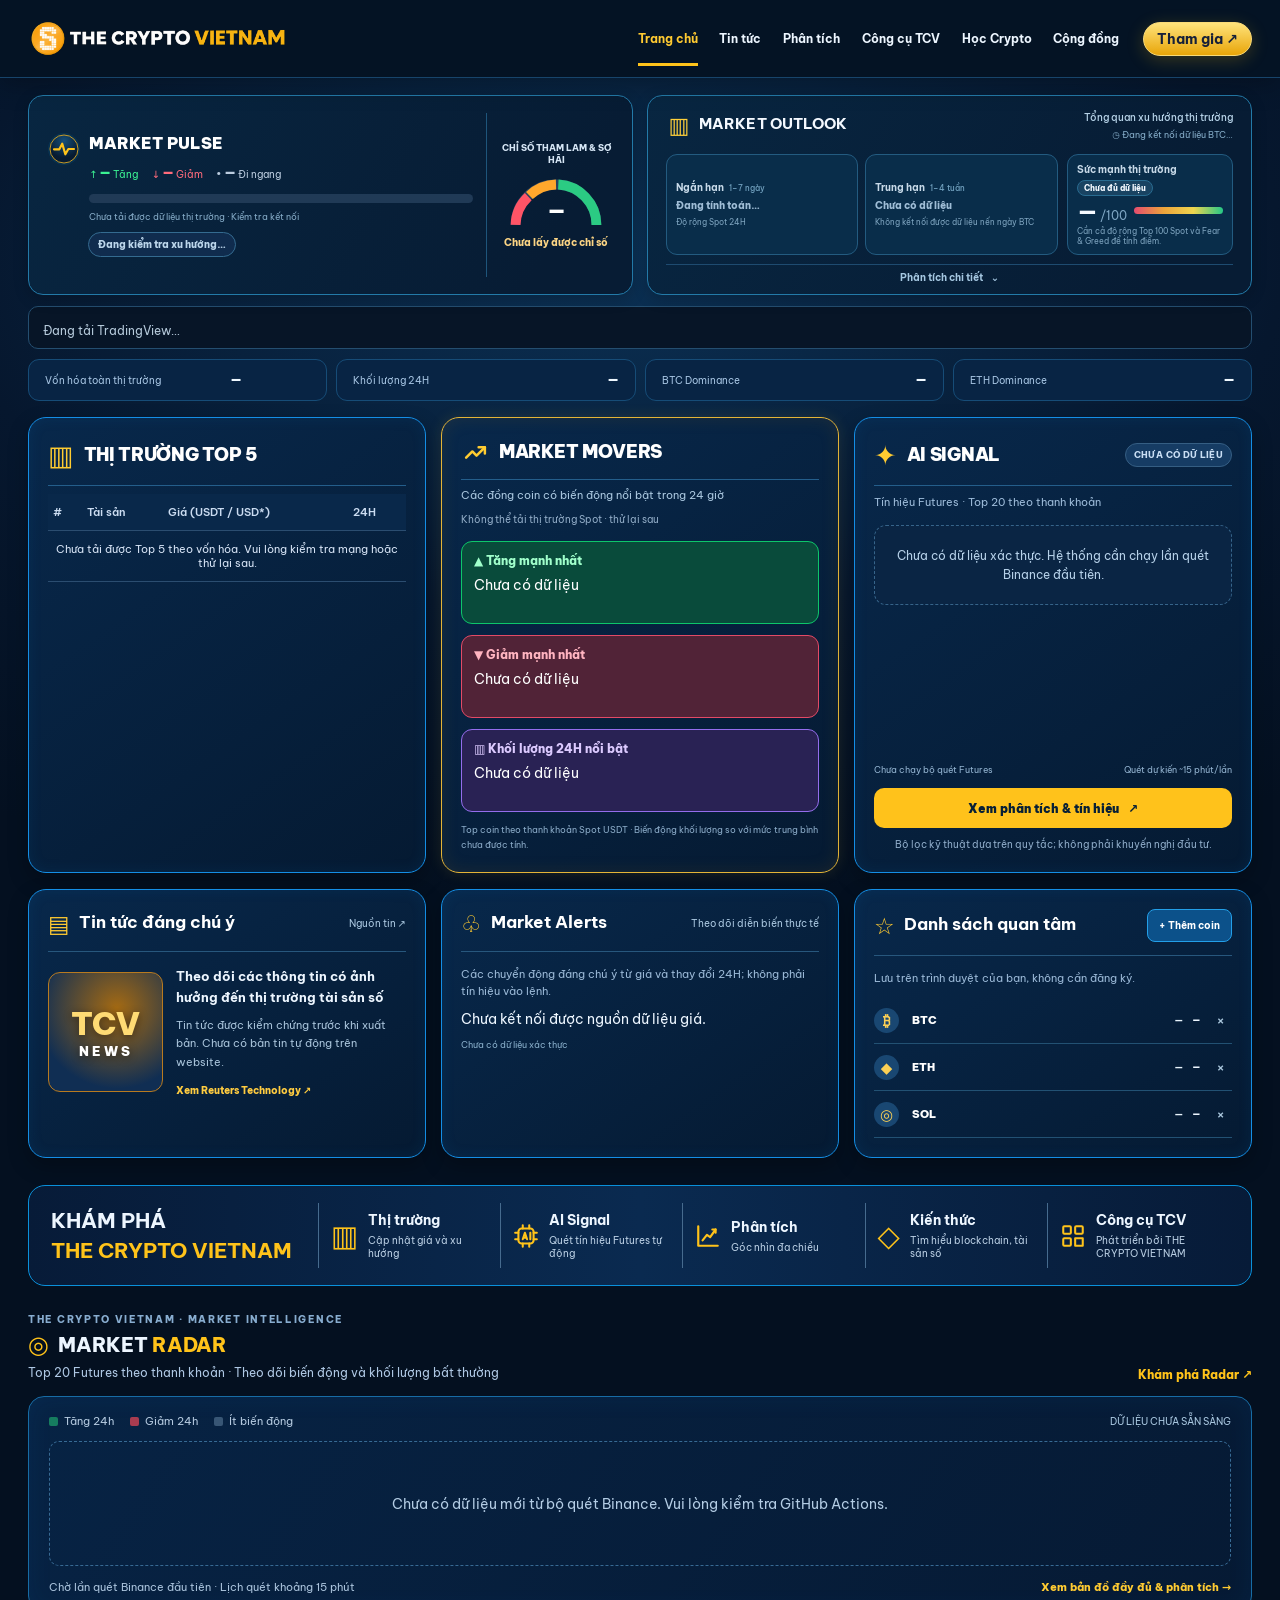
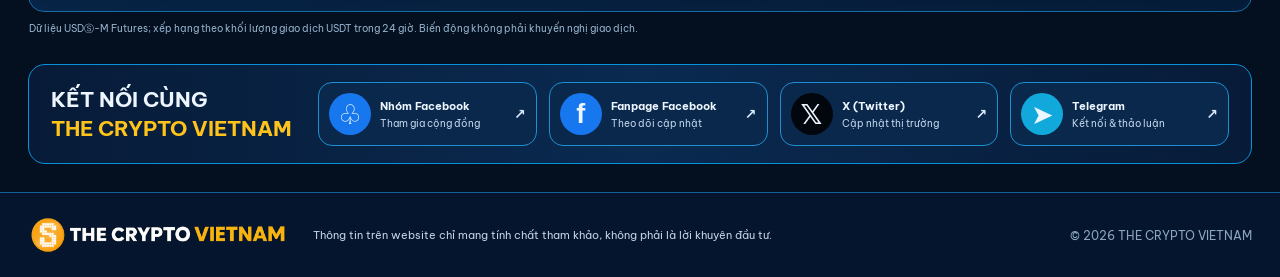
==== index.html @ a9b753fb "Initial website THE CRYPTO VIETNAM" ====
<!doctype html><html lang="vi"><head><meta charset="utf-8"><meta name="viewport" content="width=device-width,initial-scale=1"><meta name="theme-color" content="#06152b"><meta name="description" content="THE CRYPTO VIETNAM – Bảng điều khiển thị trường tài sản số: Market Pulse, Top 5, Market Movers, AI Signal, Market Radar."><title>THE CRYPTO VIETNAM | Crypto Market Dashboard</title><link rel="icon" href="logo.png"><link rel="preconnect" href="https://fonts.googleapis.com"><link rel="preconnect" href="https://fonts.gstatic.com" crossorigin><link href="https://fonts.googleapis.com/css2?family=Be+Vietnam+Pro:wght@400;500;600;700;800;900&display=swap" rel="stylesheet"><link rel="stylesheet" href="style.css"><link rel="stylesheet" href="dashboard.css"></head><body class="dashboard-home">
<header class="site-header"><div class="shell header-inner"><a class="brand" href="#trang-chu" aria-label="THE CRYPTO VIETNAM"><img src="logo.png" alt="Logo THE CRYPTO VIETNAM"></a><button class="menu-toggle" aria-expanded="false" aria-controls="nav">☰ <span class="sr-only">Mở menu</span></button><nav id="nav" class="nav" aria-label="Điều hướng chính"><a class="active" href="#trang-chu">Trang chủ</a><a href="#tin-tuc">Tin tức</a><a href="phan-tich.html">Phân tích</a><a href="tien-ich.html">Công cụ TCV</a><a href="kien-thuc.html">Học Crypto</a><a href="#cong-dong">Cộng đồng</a></nav><a class="header-join" href="https://www.facebook.com/groups/thecryptovietnam" target="_blank" rel="noopener noreferrer">Tham gia ↗</a></div></header>
<main id="trang-chu">
<div class="shell tcv-dual-tools" aria-label="TCV Market Pulse và TCV Market Outlook">
<section class="dash-hero" aria-label="Trạng thái thị trường">
  <div class="dash-hero-pulse"><div class="strip-heading tcv-pulse" aria-label="TCV Market Pulse - độ rộng thị trường Top 100 Spot">
  <span class="tcv-pulse-icon" aria-hidden="true"><svg viewBox="0 0 48 48" fill="none" xmlns="http://www.w3.org/2000/svg"><circle cx="24" cy="24" r="21" fill="url(#pulseBg)" stroke="#d3a225" stroke-width="1.4"/><path d="M9 24.5h8l4.3-8.5 4.8 16 4.4-8h8.5" stroke="#ffc31a" stroke-width="3.2" stroke-linecap="round" stroke-linejoin="round"/><defs><radialGradient id="pulseBg" cx="0" cy="0" r="1" gradientUnits="userSpaceOnUse" gradientTransform="translate(24 12) rotate(90) scale(25)"><stop stop-color="#154f7a"/><stop offset="1" stop-color="#071b31"/></radialGradient></defs></svg></span>
  <div class="tcv-pulse-content">
    <div class="tcv-pulse-name">MARKET PULSE</div>
    
    <div class="tcv-pulse-numbers" aria-live="polite">
      <span class="tcv-pulse-up">↑ <b id="tcv-pulse-up">—</b> Tăng</span>
      <span class="tcv-pulse-down">↓ <b id="tcv-pulse-down">—</b> Giảm</span>
      <span class="tcv-pulse-flat">• <b id="tcv-pulse-flat">—</b> Đi ngang</span>
    </div>
    <div class="tcv-pulse-bar" role="img" aria-label="Chưa có dữ liệu độ rộng thị trường" id="tcv-pulse-bar"><i id="tcv-pulse-up-bar"></i><i id="tcv-pulse-down-bar"></i><i id="tcv-pulse-flat-bar"></i></div>
    <span id="tcv-pulse-status" class="tcv-pulse-status" role="status">Đang tải dữ liệu…</span>
  </div>
</div><div class="dash-market-feel" id="dash-market-feel">Đang kiểm tra xu hướng…</div></div>
  <div class="dash-fng"><span class="dash-kicker">CHỈ SỐ THAM LAM &amp; SỢ HÃI</span><div class="dash-gauge"><svg viewBox="0 0 180 100" role="img" aria-label="Thang đo Fear and Greed"><path d="M 20 88 A 70 70 0 0 1 160 88" fill="none" stroke="#29425f" stroke-width="17"/><path d="M 20 88 A 70 70 0 0 1 42 39" fill="none" stroke="#ff5466" stroke-width="17"/><path d="M 44 37 A 70 70 0 0 1 90 18" fill="none" stroke="#ffa72c" stroke-width="17"/><path d="M 94 18 A 70 70 0 0 1 160 88" fill="none" stroke="#2bcb83" stroke-width="17"/></svg><div class="dash-gauge-value" id="dash-fng-value">—</div></div><span id="dash-fng-label" class="dash-fng-label">Đang tải chỉ số</span></div>
  
</section>

<section class="outlook outlook-compact" id="tcv-market-outlook" aria-label="TCV Market Outlook">
  <div class="outlook-header">
    <div class="outlook-heading"><span class="outlook-brand-icon" aria-hidden="true">▥</span><div><h2>MARKET OUTLOOK</h2></div></div>
    <div class="outlook-meta"><span class="outlook-meta-label">Tổng quan xu hướng thị trường</span><span class="outlook-updated" id="outlook-updated" role="status">Đang cập nhật dữ liệu…</span></div>
  </div>
  <div class="outlook-primary">
    <div class="outlook-directions">
      <div class="outlook-trend"><div class="outlook-trend-copy"><span class="outlook-horizon">Ngắn hạn <small>1–7 ngày</small></span><strong id="outlook-short" class="outlook-wait">Đang tính toán…</strong><small id="outlook-short-context">Độ rộng Spot 24H</small></div><svg id="outlook-spark-short" class="outlook-spark" viewBox="0 0 180 75" aria-label="Biểu đồ 7 ngày BTC" role="img"><path d="M5 56 L175 56" stroke="#315675" stroke-dasharray="3 5" fill="none" /></svg></div>
      <div class="outlook-trend"><div class="outlook-trend-copy"><span class="outlook-horizon">Trung hạn <small>1–4 tuần</small></span><strong id="outlook-medium" class="outlook-wait">Đang tính toán…</strong><small id="outlook-medium-context">SMA 7/21 · BTC 21 ngày</small></div><svg id="outlook-spark-medium" class="outlook-spark" viewBox="0 0 180 75" aria-label="Biểu đồ 30 ngày BTC" role="img"><path d="M5 56 L175 56" stroke="#315675" stroke-dasharray="3 5" fill="none" /></svg></div>
    </div>
    <div class="outlook-strength"><div class="outlook-strength-head"><h3>Sức mạnh thị trường</h3><div id="outlook-score-label" class="outlook-score-label">Chưa đủ dữ liệu</div></div><div class="outlook-strength-meter"><div class="outlook-score-reading"><strong id="outlook-score">—</strong><span>/100</span></div><div class="outlook-score-track" aria-hidden="true"><i></i></div></div><p id="outlook-score-description">Độ rộng Top 100 Spot kết hợp Fear &amp; Greed.</p></div>
  </div>
  <details class="outlook-details">
    <summary>Phân tích chi tiết <span aria-hidden="true">⌄</span></summary>
    <div class="outlook-insights">
      <div class="outlook-insight"><h3>Nhận định nhanh</h3><p id="outlook-commentary">Đang kiểm tra dữ liệu thị trường để tạo nhận định dựa trên quy tắc định sẵn.</p><small>Đánh giá định lượng, không phải dự đoán giá.</small></div>
      <div class="outlook-insight"><h3>Biên độ BTC tham khảo</h3><div class="outlook-scenario outlook-up"><span>Đỉnh 20 phiên gần nhất</span><strong id="outlook-high">—</strong></div><div class="outlook-scenario outlook-down"><span>Đáy 20 phiên gần nhất</span><strong id="outlook-low">—</strong></div><small>Các mốc cao/thấp lịch sử; không phải mục tiêu hay dự báo.</small></div>
    </div>
    <p class="outlook-note">Nguồn: Binance Spot (giá &amp; nến ngày), Alternative.me (Fear &amp; Greed). Chỉ để tham khảo, không phải khuyến nghị đầu tư.</p>
  </details>
</section>
</div><!-- /tcv-dual-tools -->
<section class="shell tcv-tradingview-ticker" aria-label="Thanh giá coin TradingView chạy ngang từ phải sang trái">
  <div class="tcv-tradingview-frame">
    <tv-ticker-tape id="tcv-tv-ticker"
      symbols="BINANCE:BTCUSDT,BINANCE:ETHUSDT,BINANCE:BNBUSDT,BINANCE:SOLUSDT,BINANCE:XRPUSDT,BINANCE:DOGEUSDT,BINANCE:ADAUSDT,BINANCE:AVAXUSDT,BINANCE:LINKUSDT,BINANCE:TRXUSDT,BINANCE:DOTUSDT,BINANCE:LTCUSDT,BINANCE:BCHUSDT,BINANCE:SUIUSDT,BINANCE:APTUSDT,BINANCE:NEARUSDT,BINANCE:UNIUSDT,BINANCE:ATOMUSDT,BINANCE:ETCUSDT,BINANCE:FILUSDT"
      direction="horizontal"
      item-size="compact"
      theme="dark"
      style="display:block;width:100%;min-height:0;height:48px">
      <span class="tcv-tv-loading" id="tcv-tv-loading">Đang tải TradingView…</span>
    </tv-ticker-tape>
    <div class="tcv-tv-no-links" aria-hidden="true"></div>
  </div>
</section>
<script type="module" src="https://widgets.tradingview-widget.com/w/en/tv-ticker-tape.js" onerror="window.tcvTVFailed?.()"></script>
<script src="tcv-tradingview-status.js" defer></script>
<section class="shell dash-stats" aria-label="Số liệu tổng quan thị trường"><span id="updated" class="sr-only">Đang cập nhật…</span><div><span>Vốn hóa toàn thị trường</span><strong id="market-cap">—</strong><small id="market-change"></small></div><div><span>Khối lượng 24H</span><strong id="market-volume">—</strong></div><div><span>BTC Dominance</span><strong id="btc-dom">—</strong></div><div><span>ETH Dominance</span><strong id="eth-dom">—</strong></div></section>
<section class="shell dash-main-grid" aria-label="Bảng điều khiển thị trường">
<article class="panel market-panel dash-card"><div class="panel-title"><span class="title-icon">▥</span><h2>THỊ TRƯỜNG TOP 5</h2></div><div class="table-wrap"><table><thead><tr><th>#</th><th>Tài sản</th><th>Giá (USDT / USD*)</th><th>24H</th></tr></thead><tbody id="coin-rows"><tr><td colspan="4" class="loading">Đang tải dữ liệu thị trường…</td></tr></tbody></table></div><div class="panel-bottom"><small id="live-status" role="status" aria-live="polite">Binance: đang kết nối…</small></div></article>
<article class="panel dash-card dash-movers" id="tcv-market-movers"><div class="panel-title"><span class="title-icon tcv-movers-icon" aria-hidden="true"><svg viewBox="0 0 24 24" width="25" height="25" fill="none" stroke="currentColor" stroke-width="2.4" stroke-linecap="round" stroke-linejoin="round" focusable="false"><polyline points="3 17 9 11 13 15 21 7"/><polyline points="15 7 21 7 21 13"/></svg></span><h2>MARKET MOVERS</h2></div><p class="dash-subtitle">Các đồng coin có biến động nổi bật trong 24 giờ</p><div id="dash-movers-status" class="dash-card-status" role="status">Đang tải dữ liệu Spot…</div><div class="dash-mover-block dash-mover-up"><h3>▲ Tăng mạnh nhất</h3><div id="dash-movers-up" class="dash-mover-entries">Đang tải…</div></div><div class="dash-mover-block dash-mover-down"><h3>▼ Giảm mạnh nhất</h3><div id="dash-movers-down" class="dash-mover-entries">Đang tải…</div></div><div class="dash-mover-block dash-mover-volume"><h3>▥ Khối lượng 24H nổi bật</h3><div id="dash-movers-volume" class="dash-mover-entries">Đang tải…</div></div><p class="dash-method">Top coin theo thanh khoản Spot USDT · Biến động khối lượng so với mức trung bình chưa được tính.</p></article>
<article class="panel topics-panel tcv-mini dash-card" id="tcv-ai-signal" aria-label="Tín hiệu Futures TCV AI Signal">
  <div class="panel-title tcv-mini-title"><span class="title-icon">✦</span><h2>AI SIGNAL</h2><span id="mini-state" class="mini-state" role="status">ĐANG KIỂM TRA</span></div>
  <p class="mini-intro">Tín hiệu Futures · Top 20 theo thanh khoản</p>
  <div id="mini-signals" class="mini-signals" aria-live="polite"><div class="mini-placeholder">Đang kiểm tra dữ liệu từ lần quét gần nhất…</div></div>
  <div class="mini-footer"><span id="mini-updated">Chưa có dữ liệu xác thực</span><span class="mini-interval">Quét dự kiến ~15 phút/lần</span></div>
  <a class="mini-link" href="ai-signal/">Xem phân tích &amp; tín hiệu <span aria-hidden="true">↗</span></a>
  <p class="mini-risk">Bộ lọc kỹ thuật dựa trên quy tắc; không phải khuyến nghị đầu tư.</p>
</article>
</section>
<section class="shell dash-secondary-grid" aria-label="Thông tin hữu ích">
 <article class="dash-card dash-bottom-card" id="tin-tuc"><div class="dash-bottom-head"><h2><span>▤</span> Tin tức đáng chú ý</h2><a href="https://www.reuters.com/technology/" target="_blank" rel="noopener noreferrer">Nguồn tin ↗</a></div><div class="dash-news-art"><div class="dash-news-mark">TCV<br><span>NEWS</span></div><div><strong>Theo dõi các thông tin có ảnh hưởng đến thị trường tài sản số</strong><p>Tin tức được kiểm chứng trước khi xuất bản. Chưa có bản tin tự động trên website.</p><a href="https://www.reuters.com/technology/" target="_blank" rel="noopener noreferrer">Xem Reuters Technology ↗</a></div></div></article>
 <article class="dash-card dash-bottom-card" id="tcv-market-alerts"><div class="dash-bottom-head"><h2><span>♧</span> Market Alerts</h2><small>Theo dõi diễn biến thực tế</small></div><p class="dash-alert-intro">Các chuyển động đáng chú ý từ giá và thay đổi 24H; không phải tín hiệu vào lệnh.</p><div id="dash-alert-list" class="dash-alert-list" role="status"><p>Đang kiểm tra biến động thị trường…</p></div><small class="dash-card-foot" id="dash-alert-update">Chưa có dữ liệu xác thực</small></article>
 <article class="dash-card dash-bottom-card" id="tcv-watchlist"><div class="dash-bottom-head"><h2><span>☆</span> Danh sách quan tâm</h2><button type="button" id="dash-watch-add" class="dash-add">+ Thêm coin</button></div><p class="dash-watch-tip">Lưu trên trình duyệt của bạn, không cần đăng ký.</p><div id="dash-watch-list" class="dash-watch-list"><p>Đang tải giá…</p></div><div class="dash-watch-select" id="dash-watch-select" hidden><label for="dash-watch-symbol">Chọn coin</label><select id="dash-watch-symbol"><option value="BTC">BTC</option><option value="ETH">ETH</option><option value="SOL">SOL</option><option value="BNB">BNB</option><option value="XRP">XRP</option><option value="ADA">ADA</option><option value="DOGE">DOGE</option><option value="LINK">LINK</option><option value="AVAX">AVAX</option><option value="TRX">TRX</option></select><button type="button" id="dash-watch-save">Lưu</button></div></article>
</section>
<section class="shell explore" id="kien-thuc"><h2>KHÁM PHÁ <span>THE CRYPTO VIETNAM</span></h2><div class="explore-links"><a href="thi-truong.html"><span>▥</span><div><strong>Thị trường</strong><small>Cập nhật giá và xu hướng</small></div></a><a href="ai-signal/"><span aria-hidden="true"><svg xmlns="http://www.w3.org/2000/svg" width="26" height="26" viewBox="0 0 24 24" fill="none" stroke="currentColor" stroke-width="1.9" stroke-linecap="round" stroke-linejoin="round" style="display:block"><rect x="5" y="5" width="14" height="14" rx="3"/><path d="M9 2v3m6-3v3M9 19v3m6-3v3M2 9h3m-3 6h3m14-6h3m-3 6h3"/><path d="m9 15 2-6 2 6m-3.4-1.5h2.8M16 9v6"/></svg></span><div><strong>AI Signal</strong><small>Quét tín hiệu Futures tự động</small></div></a><a href="phan-tich.html"><span aria-hidden="true"><svg xmlns="http://www.w3.org/2000/svg" width="26" height="26" viewBox="0 0 24 24" fill="none" stroke="currentColor" stroke-width="2" stroke-linecap="round" stroke-linejoin="round" style="display:block"><path d="M3 3v18h18"/><path d="m7 16 4-5 3 2 5-7"/><path d="M16 6h3v3"/></svg></span><div><strong>Phân tích</strong><small>Góc nhìn đa chiều</small></div></a><a href="kien-thuc.html"><span>◇</span><div><strong>Kiến thức</strong><small>Tìm hiểu blockchain, tài sản số</small></div></a><a href="tien-ich.html"><span aria-hidden="true"><svg xmlns="http://www.w3.org/2000/svg" width="26" height="26" viewBox="0 0 24 24" fill="none" stroke="currentColor" stroke-width="1.9" stroke-linecap="round" stroke-linejoin="round" style="display:block"><rect x="3" y="3" width="7" height="7" rx="1"/><rect x="14" y="3" width="7" height="7" rx="1"/><rect x="3" y="14" width="7" height="7" rx="1"/><path d="M14 14h7v7h-7z"/></svg></span><div><strong>Công cụ TCV</strong><small>Phát triển bởi THE CRYPTO VIETNAM</small></div></a></div></section><section class="shell radar-section" id="tcv-market-radar" aria-labelledby="radar-title">
  <div class="radar-heading"><div><div class="radar-eyebrow">THE CRYPTO VIETNAM · MARKET INTELLIGENCE</div><h2 id="radar-title"><span class="radar-symbol" aria-hidden="true">◎</span> MARKET <span>RADAR</span></h2><p>Top 20 Futures theo thanh khoản · Theo dõi biến động và khối lượng bất thường</p></div><a class="radar-view-link" href="market-radar/">Khám phá Radar <span aria-hidden="true">↗</span></a></div>
  <div class="radar-container">
    <div class="radar-toolbar"><div class="radar-legend"><span><i class="radar-dot radar-dot-up"></i> Tăng 24h</span><span><i class="radar-dot radar-dot-down"></i> Giảm 24h</span><span><i class="radar-dot radar-dot-flat"></i> Ít biến động</span></div><span id="radar-home-status" class="radar-status" role="status">Đang kiểm tra dữ liệu…</span></div>
    <div class="radar-grid" id="radar-home-grid" aria-live="polite"><div class="radar-empty">Chưa có dữ liệu Radar được xác thực.</div></div>
    <div class="radar-bottom"><span id="radar-home-updated">Chờ lần quét Binance đầu tiên · Lịch quét khoảng 15 phút</span><a href="market-radar/">Xem bản đồ đầy đủ &amp; phân tích <span aria-hidden="true">→</span></a></div>
  </div>
  <p class="radar-disclaimer">Dữ liệu USDⓈ-M Futures; xếp hạng theo khối lượng giao dịch USDT trong 24 giờ. Biến động không phải khuyến nghị giao dịch.</p>
</section><section class="shell socials" id="cong-dong"><h2>KẾT NỐI CÙNG <span>THE CRYPTO VIETNAM</span></h2><div class="social-grid"><a href="https://www.facebook.com/groups/thecryptovietnam" target="_blank" rel="noopener noreferrer"><span class="social-icon">♧</span><div><strong>Nhóm Facebook</strong><small>Tham gia cộng đồng</small></div><b>↗</b></a><a href="https://www.facebook.com/thecryptovietnam" target="_blank" rel="noopener noreferrer"><span class="social-icon facebook">f</span><div><strong>Fanpage Facebook</strong><small>Theo dõi cập nhật</small></div><b>↗</b></a><a href="https://x.com/thecryptovn" target="_blank" rel="noopener noreferrer"><span class="social-icon x">𝕏</span><div><strong>X (Twitter)</strong><small>Cập nhật thị trường</small></div><b>↗</b></a><a href="https://t.me/thecryptovietnam" target="_blank" rel="noopener noreferrer"><span class="social-icon telegram">➤</span><div><strong>Telegram</strong><small>Kết nối & thảo luận</small></div><b>↗</b></a></div></section></main>
<footer class="footer"><div class="shell footer-inner"><img src="logo.png" alt="THE CRYPTO VIETNAM"><p>Thông tin trên website chỉ mang tính chất tham khảo, không phải là lời khuyên đầu tư.</p><small>© <span id="year"></span> THE CRYPTO VIETNAM</small></div></footer><script src="app.js" defer></script><script src="live-prices.js" defer></script><script src="tcv-market-pulse.js" defer></script><script src="tcv-mini-signal.js" defer></script><script src="market-radar/radar.js" defer></script><script src="dashboard.js" defer></script><script src="market-outlook.js" defer></script></body></html>
---- style.css ----
:root{--bg:#041126;--panel:#071d3a;--panel2:#09284b;--gold:#ffc31a;--cyan:#08b8ff;--text:#f7fbff;--muted:#b8cbe1;--line:#0e80c6}*{box-sizing:border-box}html{scroll-behavior:smooth}body{margin:0;color:var(--text);font-family:'Be Vietnam Pro',system-ui,sans-serif;background:radial-gradient(ellipse 80% 45% at 50% 20%,#0b315f 0%,transparent 70%),linear-gradient(180deg,#06142c,#031026 75%,#07172e);font-size:14px}a{color:inherit;text-decoration:none}button{font:inherit}.shell{width:min(1500px,calc(100% - 60px));margin-inline:auto}.site-header{position:sticky;top:0;z-index:20;background:#03142beF;border-bottom:1px solid #175282;backdrop-filter:blur(18px)}.header-inner{height:76px;display:flex;align-items:center;gap:24px}.brand{display:flex;align-items:center;gap:18px;flex-shrink:0}.brand img{width:205px;height:70px;object-fit:contain}.brand span{border-left:1px solid #6684a6;padding-left:16px;white-space:nowrap;font-size:12px;color:#dbe7f8}.nav{display:flex;gap:22px;align-items:center;margin-left:auto}.nav a{font-weight:700;font-size:13px;white-space:nowrap;padding:29px 0 24px;border-bottom:3px solid transparent}.nav a:hover,.nav a.active{color:var(--gold);border-color:var(--gold)}.header-join{border:1px solid #3d83af;border-radius:20px;padding:9px 13px;white-space:nowrap;font-weight:700;color:var(--gold)}.menu-toggle{display:none}.hero{min-height:290px;display:grid;grid-template-columns:49% 51%;align-items:center;position:relative;overflow:hidden}.hero-copy{position:relative;z-index:2;padding:22px 0 28px 12px}.eyebrow{font-size:11px;letter-spacing:2px;color:#ffda65;font-weight:800;margin-bottom:10px}.hero h1{font-size:clamp(27px,3vw,46px);line-height:1.25;font-weight:900;margin:0;letter-spacing:-.7px;text-wrap:balance}.hero h1 em{display:block;font-style:normal;color:var(--gold)}.hero p{font-size:clamp(13px,1.2vw,17px);margin:15px 0 21px;color:#f2f5fc}.hero-actions{display:flex;gap:12px;flex-wrap:wrap}.btn{min-height:46px;border-radius:28px;padding:12px 20px;font-weight:800;display:inline-flex;align-items:center;gap:12px;justify-content:center}.btn-primary{color:#081221;background:linear-gradient(180deg,#ffe477,#ffbf00);box-shadow:0 0 19px #ffb80055}.btn-primary:hover{filter:brightness(1.1)}.btn-primary span{font-size:21px}.btn-outline{border:1px solid #d5e6ff;background:#081a38b5}.hero-visual{height:290px;position:relative;overflow:hidden}.hero-visual img{width:100%;height:100%;object-fit:cover;object-position:center;mask-image:linear-gradient(to right,transparent,#000 14%,#000 86%,transparent)}.hero-quote{position:absolute;right:0;top:28px;width:210px;text-align:right;font-size:19px;font-weight:900;font-style:italic;line-height:1.4;text-shadow:0 2px 15px #001027;background:#061b37b0;border-radius:12px;padding:12px}.hero-quote strong{color:var(--gold)}.market-strip{border:1px solid #00a8ff;border-radius:17px;min-height:76px;background:linear-gradient(90deg,#061b37,#08234a,#061b37);box-shadow:inset 0 0 16px #0076e033,0 0 13px #008cff22;display:grid;grid-template-columns:1.3fr repeat(4,1fr);align-items:center;margin-top:0;margin-bottom:16px}.strip-heading,.metric{min-height:46px;display:flex;flex-direction:column;justify-content:center;padding:5px 20px;border-right:1px solid #51789c}.strip-heading{flex-direction:row;gap:13px;align-items:center;justify-content:flex-start}.strip-heading strong{display:block}.strip-heading small,.metric span,.metric small{display:block;color:var(--muted);font-size:11px;margin-top:4px}.gold-icon{font-size:35px;color:var(--gold)}.metric strong{font-size:20px;margin-top:3px}.metric:last-child{border:0}.positive{color:#2cfb75!important}.negative{color:#ff6679!important}.three-cols{display:grid;grid-template-columns:1fr 1fr 1fr;gap:14px}.panel{min-width:0;background:linear-gradient(165deg,#0a2c56,#06182f 75%);border:1px solid var(--cyan);border-radius:18px;padding:18px;box-shadow:inset 0 0 18px #0088ff19,0 0 11px #0088ff17;min-height:320px}.panel-title{display:flex;align-items:center;gap:10px;margin-bottom:12px}.title-icon{color:var(--gold);font-size:28px}.panel h2{font-size:clamp(16px,1.4vw,22px);line-height:1.3;margin:0;font-weight:900}.panel h2 small{font-size:13px;font-weight:500}.table-wrap{overflow-x:auto}table{border-collapse:collapse;width:100%;font-size:12px}th{text-align:left;color:#cbdcf1;font-size:11px;font-weight:600;background:#09284a}th,td{padding:9px 5px;border-bottom:1px solid #1c4a72}td:first-child{color:#d7e4f6}td:nth-child(2){font-weight:700}.coin-name{display:flex;align-items:center;gap:7px}.coin-name img{height:22px;width:22px;object-fit:contain}.coin-name small{color:#a3bad1;margin-left:4px}.loading{text-align:center;color:#bed4eb;padding:30px 4px}.panel-bottom{display:flex;justify-content:space-between;align-items:end;gap:12px;margin-top:16px;flex-wrap:wrap}.panel-bottom>a,.topic-more{color:var(--gold);font-weight:800}.panel-bottom small{color:#91aac7;font-size:10px}.panel-bottom small a{text-decoration:underline}.values-panel{border-color:#ffc12d;box-shadow:0 0 16px #ffb4003d,inset 0 0 20px #dba50012}.values-panel h2{margin-bottom:13px}.values-panel h2 span,.explore h2 span,.socials h2 span{display:block;color:var(--gold)}.value-list{display:grid;gap:7px}.value{display:flex;align-items:center;gap:13px;padding:9px 12px;background:linear-gradient(90deg,#082348,#0a2c52);border:1px solid #1768a2;border-radius:12px}.value b{font-size:24px;color:var(--gold);width:32px;text-align:center;flex-shrink:0}.value strong,.value small{display:block}.value strong{font-size:12px}.value small{font-size:10px;color:#c1d2e5;margin-top:3px;line-height:1.5}.topic{display:flex;gap:11px;align-items:center;border:1px solid #1768a2;background:#09274b;border-radius:12px;padding:10px;margin:7px 0;min-height:66px}.topic:hover,.social-grid a:hover,.explore-links a:hover{border-color:var(--gold);background:#12375d}.topic-symbol{height:44px;width:47px;flex-shrink:0;display:grid;place-items:center;font-size:30px;font-weight:900;color:#ffb400;background:#5a3b09;border-radius:10px}.topic-symbol.purple{background:#2d205a;color:#ac9bff}.topic-symbol.cyan{background:#0b4862;color:#55dcff}.topic span:nth-child(2){flex:1}.topic strong,.topic small{display:block}.topic strong{font-size:12px;line-height:1.4}.topic small{color:#c3d5e9;font-size:10px;margin-top:4px}.topic>b{font-size:20px}.topic-note{font-size:10px;color:#9cb6d0;line-height:1.5;margin:9px 0}.topic-more{display:block;text-align:center;margin-top:8px}.explore,.socials{border:1px solid #0a91db;border-radius:17px;background:linear-gradient(90deg,#071b38,#0a2a50,#071b38);margin-top:17px;display:flex;align-items:center;padding:17px 22px;gap:22px}.explore h2,.socials h2{font-size:18px;line-height:1.4;margin:0;min-width:245px}.explore-links{display:grid;grid-template-columns:repeat(4,1fr);flex:1}.explore-links a{display:flex;align-items:center;gap:10px;border-left:1px solid #466b8e;padding:8px 12px}.explore-links a>span{color:var(--gold);font-size:29px}.explore-links strong,.explore-links small{display:block}.explore-links small{font-size:10px;color:#b9cee3;margin-top:5px}.socials{margin-top:18px;margin-bottom:28px}.social-grid{display:grid;grid-template-columns:repeat(4,1fr);gap:12px;flex:1}.social-grid a{border:1px solid #1d90d2;border-radius:14px;background:#0a284b;display:flex;align-items:center;gap:9px;padding:10px;min-width:0}.social-icon{width:42px;height:42px;display:grid;place-items:center;border-radius:50%;background:#1677ef;font-size:27px;font-weight:900;flex-shrink:0}.social-icon.facebook{font-family:Arial}.social-icon.x{background:#02070e}.social-icon.telegram{background:#11a9db}.social-grid a>div{min-width:0;flex:1}.social-grid strong,.social-grid small{display:block}.social-grid strong{font-size:11px}.social-grid small{font-size:10px;color:#c1d5eb;margin-top:4px}.social-grid b{color:#d8eaff}.footer{border-top:1px solid #17619a;background:#04152d}.footer-inner{display:flex;align-items:center;gap:25px;padding:15px 0}.footer img{width:145px;height:66px;object-fit:contain}.footer p{flex:1;color:#c4d2e5;font-size:11px}.footer small{color:#8ca5c0}.sr-only{position:absolute;clip:rect(0,0,0,0);width:1px;height:1px;overflow:hidden}section[id],article[id]{scroll-margin-top:90px}@media(max-width:1180px){.brand span{display:none}.nav{gap:14px}.hero-quote{font-size:15px;width:160px}.three-cols{grid-template-columns:1fr 1fr}.topics-panel{grid-column:1/-1;min-height:auto}.topics-panel .topic{display:inline-flex;width:calc(33.333% - 10px);vertical-align:top;margin-right:7px}.explore,.socials{flex-direction:column;align-items:stretch}.explore h2 span,.socials h2 span{display:inline}.explore-links a:first-child{border-left:0}}@media(max-width:780px){.shell{width:min(100% - 28px,650px)}.header-inner{height:65px;gap:10px}.brand img{width:160px;height:62px}.menu-toggle{display:block;margin-left:auto;background:none;border:1px solid #3379a7;color:white;padding:7px 12px;border-radius:8px;font-size:21px}.header-join{font-size:11px;padding:8px}.nav{display:none;position:absolute;top:65px;left:0;right:0;background:#051a36;flex-direction:column;align-items:stretch;gap:0;padding:10px 20px 20px;border-bottom:1px solid #2b7ba7}.nav.open{display:flex}.nav a{padding:12px;border-bottom:1px solid #173b5c}.hero{display:flex;flex-direction:column;align-items:stretch}.hero-copy{padding:25px 4px 0}.hero h1{font-size:clamp(26px,6.5vw,40px)}.hero p{font-size:13px;line-height:1.7}.hero-visual{height:190px;margin-top:8px}.hero-quote{top:22px;right:3px;width:145px;font-size:13px}.market-strip{grid-template-columns:1fr 1fr;gap:0}.strip-heading{grid-column:1/-1;border-right:0;border-bottom:1px solid #41688a}.metric{border-bottom:1px solid #254e76}.metric:nth-child(3){border-right:0}.metric:nth-child(5),.metric:nth-child(4){border-bottom:0}.metric strong{font-size:17px}.three-cols{grid-template-columns:1fr}.topics-panel{grid-column:auto}.topics-panel .topic{display:flex;width:auto;margin:7px 0}.panel{min-height:auto}.explore-links,.social-grid{grid-template-columns:1fr 1fr}.explore-links a:nth-child(odd){border-left:0}.footer-inner{flex-wrap:wrap;gap:10px}.footer p{min-width:55%}}@media(max-width:430px){.brand img{width:135px}.header-join{display:none}.hero-actions{flex-direction:column}.btn{width:100%}.hero-visual{height:170px}.hero-quote{font-size:11px;width:130px}.explore-links,.social-grid{grid-template-columns:1fr}.explore-links a{border-left:0;border-top:1px solid #244b6d}.social-grid a{min-height:65px}.metric{padding:10px}.footer img{width:120px}}

/* Chỉ dịch bố cục người đàn ông và Bitcoin về gần trung tâm vùng ảnh. */
.hero-visual img{object-position:100% center}
@media(max-width:780px){.hero-visual img{object-position:85% center}}


/* Hero update: future digital-assets artwork, no person or quote.
   Original layout, content, and market functions remain unchanged. */
.hero-visual img{
  object-position: 65% center;
  mask-image: linear-gradient(to right, transparent 0%, #000 12%, #000 100%);
  -webkit-mask-image: linear-gradient(to right, transparent 0%, #000 12%, #000 100%);
}
@media(max-width:760px){
  .hero-visual img{object-position:68% center}
}

/* Dedicated market and analysis pages; homepage design untouched. */
.detail-page{padding-top:42px;padding-bottom:54px;min-height:70vh}
.detail-heading{margin-bottom:26px}
.detail-heading h1{font-size:clamp(29px,4vw,49px);line-height:1.25;margin:12px 0;color:#f7f9ff;font-weight:900}
.detail-heading h1 em{font-style:normal;color:#ffbe12}
.detail-heading p,.detail-note{color:#b5c8e2;font-size:13px;line-height:1.7}
.detail-panel{background:#08203d;border:1px solid #116b9f;border-radius:17px;padding:20px;margin:18px 0 24px}
.detail-panel h2{font-size:20px;color:#fff;margin:0 0 12px}
.tradingview-widget-container{width:100%;min-height:550px}
.detail-chart-grid{display:grid;grid-template-columns:repeat(2,minmax(0,1fr));gap:16px}
.detail-chart-grid .tradingview-widget-container{height:480px;min-height:480px}
.analysis-chart .tradingview-widget-container{height:690px;min-height:690px}
.coin-quick-links{display:flex;flex-wrap:wrap;gap:12px}
.coin-quick-links a{border:1px solid #2178a9;border-radius:10px;padding:12px 17px;color:#ffbe12;text-decoration:none;background:#0a2c50}
.update-frequency{display:block;opacity:.7}
@media(max-width:760px){.detail-page{padding-top:26px}.detail-panel{padding:12px}.detail-chart-grid{grid-template-columns:1fr}.analysis-chart .tradingview-widget-container{height:560px;min-height:560px}}

/* Knowledge page */
.knowledge-grid{display:grid;grid-template-columns:repeat(2,minmax(0,1fr));gap:14px;margin-top:18px}.knowledge-grid article{border:1px solid #24699b;background:#092849;border-radius:12px;padding:17px}.knowledge-grid h3{color:#ffcc42;margin:0 0 10px;font-size:15px}.knowledge-grid p{color:#c4d4e7;line-height:1.75;font-size:13px;margin:0}#bitcoin,#altcoin,#quan-tri-rui-ro{scroll-margin-top:100px}@media(max-width:700px){.knowledge-grid{grid-template-columns:1fr}}

/* Live Binance ticker enhancements */
.coin-live-icon{display:inline-flex;align-items:center;justify-content:center;width:23px;height:23px;border-radius:50%;color:#fff;font-weight:800;font-size:14px;flex-shrink:0}
#live-status{display:block;line-height:1.5}
#live-status[data-state="live"]{color:#38d99b}
#live-status[data-state="offline"]{color:#ffb56b}
#live-status[data-state="paused"]{color:#9eafc7}
@keyframes flashPriceUp{0%{background:rgba(34,197,94,.3)}100%{background:transparent}}
@keyframes flashPriceDown{0%{background:rgba(239,68,68,.3)}100%{background:transparent}}
.flash-up{animation:flashPriceUp 1.1s ease-out}
.flash-down{animation:flashPriceDown 1.1s ease-out}
@media(prefers-reduced-motion:reduce){.flash-up,.flash-down{animation:none}}

/* Hide technical live feed status; retain DOM node for WebSocket updates. */
#live-status{display:none!important}

/* TCV AI Signal navigation integration */
.explore-links{grid-template-columns:repeat(5,minmax(0,1fr))}
@media(max-width:900px){.explore-links{grid-template-columns:repeat(2,minmax(0,1fr))}}
@media(max-width:430px){.explore-links{grid-template-columns:1fr}}


/* TCV AI Signal: compact homepage panel, shared with /ai-signal/data/latest.json */
.tcv-mini{display:flex;flex-direction:column;gap:0}
.tcv-mini-title{gap:8px;margin-bottom:5px}
.tcv-mini-title h2{font-size:clamp(17px,1.5vw,22px)}
.mini-state{margin-left:auto;white-space:nowrap;font-size:9px;line-height:1.35;letter-spacing:.35px;border-radius:30px;padding:5px 8px;background:#163c64;color:#c9def4;border:1px solid #355e83;font-weight:800}
.mini-state.is-fresh{background:#103b39;color:#80f0c9;border-color:#2f8c78}
.mini-state.is-stale{background:#493418;color:#ffd18a;border-color:#8f642b}
.mini-state.is-error{background:#4a2532;color:#ffb8c5;border-color:#8e4058}
.mini-intro{margin:0 0 12px;color:#9dbbd9;font-size:11px;line-height:1.5}
.mini-signals{display:grid;gap:8px;min-height:142px;align-content:start}
.mini-signal{display:flex;align-items:center;justify-content:space-between;gap:12px;background:#0a294b;border:1px solid #396d98;border-radius:11px;padding:11px 12px;min-height:65px}
.mini-signal-main{min-width:0}.mini-symbol{font-weight:800;font-size:12px;color:#f6fbff;overflow-wrap:anywhere}.mini-detail{font-size:10px;color:#9ebcd9;margin-top:5px}
.mini-direction{font-size:11px;letter-spacing:.4px;font-weight:900;border-radius:7px;min-width:66px;text-align:center;padding:7px 9px}
.mini-direction.long{background:#0d4c3f;color:#7af3bf}.mini-direction.short{background:#602636;color:#ffb3bd}
.mini-placeholder{border:1px dashed #36648a;background:#0a2544;border-radius:12px;padding:20px 13px;color:#b6d1e9;font-size:12px;line-height:1.6;text-align:center}
.mini-footer{display:flex;justify-content:space-between;gap:5px 12px;flex-wrap:wrap;font-size:9px;color:#94b4d1;margin:10px 0 13px}
.mini-link{display:flex;align-items:center;justify-content:center;gap:9px;text-align:center;border-radius:10px;min-height:40px;padding:10px;background:#ffc21b;color:#082036;font-weight:900;font-size:12px;transition:background .15s}
.mini-link:hover{background:#ffe17a}.mini-risk{font-size:9px;color:#8eabc8;line-height:1.5;text-align:center;margin:9px 0 0}
@media(max-width:1180px){.topics-panel.tcv-mini{grid-column:1/-1}.tcv-mini .mini-signals{grid-template-columns:repeat(3,minmax(0,1fr))}.tcv-mini .mini-placeholder{grid-column:1/-1}}
@media(max-width:780px){.topics-panel.tcv-mini{grid-column:auto}.tcv-mini .mini-signals{grid-template-columns:1fr}}
@media(max-width:380px){.mini-state{font-size:8px;padding:4px 6px}.tcv-mini-title h2{font-size:17px}}


/* TCV Market Radar: responsive homepage module */
.radar-section{margin-top:24px;margin-bottom:26px}.radar-heading{display:flex;justify-content:space-between;align-items:end;gap:18px;margin-bottom:14px}.radar-eyebrow{font-size:10px;letter-spacing:1.7px;color:#88add0;font-weight:800}.radar-heading h2{margin:5px 0 6px;font-size:clamp(20px,2.1vw,29px);letter-spacing:.2px;font-weight:900}.radar-heading h2 span:last-child{color:#ffc31a}.radar-symbol{font-size:30px;color:#ffc31a;vertical-align:middle}.radar-heading p{margin:0;font-size:12px;color:#afc8e4;line-height:1.5}.radar-view-link{color:#ffc31a;font-size:12px;font-weight:800;white-space:nowrap}.radar-container{border:1px solid #176ca5;border-radius:16px;background:linear-gradient(125deg,#072344,#061a34);padding:17px 20px;box-shadow:inset 0 0 24px #006ac318}.radar-toolbar{display:flex;align-items:center;justify-content:space-between;gap:12px;margin-bottom:13px;flex-wrap:wrap}.radar-legend{display:flex;gap:16px;flex-wrap:wrap;color:#b6cbe1;font-size:11px}.radar-legend span{display:inline-flex;align-items:center;gap:6px}.radar-dot{display:inline-block;width:9px;height:9px;border-radius:2px}.radar-dot-up{background:#167c5f}.radar-dot-down{background:#a83c50}.radar-dot-flat{background:#385675}.radar-status{font-size:10px;color:#a8c6df}.radar-grid{display:grid;grid-template-columns:repeat(6,minmax(0,1fr));gap:7px;min-height:98px}.radar-tile{border:1px solid #ffffff18;border-radius:9px;padding:13px 8px;min-height:93px;display:flex;flex-direction:column;justify-content:center;align-items:center;text-align:center;gap:6px;color:#fff;transition:transform .15s,border-color .15s}.radar-tile:hover,.radar-tile:focus-visible{transform:translateY(-2px);border-color:#ffcc55;outline:none}.radar-tile strong{font-size:15px}.radar-tile small{font-size:12px;font-weight:800}.radar-tile em{font-size:9px;color:#ffffffde;font-style:normal}.radar-up{background:linear-gradient(140deg,#186f55,#10503f)}.radar-down{background:linear-gradient(140deg,#9b364b,#602636)}.radar-flat{background:#244461}.radar-empty{grid-column:1/-1;min-height:125px;display:flex;align-items:center;justify-content:center;text-align:center;padding:20px;border:1px dashed #376a94;border-radius:10px;color:#b3cce4;line-height:1.6}.radar-bottom{margin-top:14px;display:flex;align-items:center;justify-content:space-between;flex-wrap:wrap;gap:10px;font-size:11px;color:#abc4dd}.radar-bottom a{font-weight:800;color:#ffcb32}.radar-disclaimer{margin:9px 1px 0;font-size:10px;color:#93b0ca;line-height:1.6}
@media(max-width:900px){.radar-grid{grid-template-columns:repeat(4,minmax(0,1fr))}}@media(max-width:600px){.radar-heading{align-items:start;flex-direction:column}.radar-grid{grid-template-columns:repeat(3,minmax(0,1fr));gap:6px}.radar-container{padding:13px}.radar-tile{min-height:79px;padding:9px 4px}.radar-tile strong{font-size:13px}.radar-tile small{font-size:11px}.radar-legend{gap:8px;font-size:9px}}

/* Hero typography update: keep old site layout unchanged */
.hero .tcv-hero-title{font-size:clamp(23px,2.6vw,37px);line-height:1.18;letter-spacing:-.7px;white-space:nowrap;text-wrap:nowrap;margin:0 0 19px}
.hero .tcv-hero-title em{display:inline;color:var(--gold);font-style:normal}
.tcv-hero-highlights{display:flex;align-items:center;gap:14px;flex-wrap:wrap;margin:0 0 23px;color:#dcebf7;font-size:12px;font-weight:600}
.tcv-hero-highlights span{display:inline-flex;align-items:center;gap:6px;white-space:nowrap}
.tcv-hero-highlights i{display:grid;place-items:center;width:20px;height:20px;border-radius:50%;background:#0f395b;color:#62d8ff;font-size:13px;font-style:normal;flex-shrink:0}
.tcv-hero-highlights span:first-child i{background:#3e3825;color:#ffc400}
@media(max-width:1120px){.hero .tcv-hero-title{font-size:clamp(21px,2.7vw,32px)}.tcv-hero-highlights{gap:8px;font-size:11px}}
@media(max-width:780px){.hero .tcv-hero-title{white-space:normal;text-wrap:balance;font-size:clamp(26px,5.5vw,37px)}.tcv-hero-highlights{gap:9px 13px;font-size:12px}}


/* Hero alignment adjustment */
.hero-copy{padding:8px 0 40px 12px}
@media(max-width:780px){.hero-copy{padding:25px 4px 0}}

/* Compact banner: reduce the empty space above and below the title. */
@media(min-width:781px){
  .hero{min-height:210px}
  .hero-visual{height:210px}
  .hero-copy{padding:10px 0 10px 12px}
  .hero .tcv-hero-title{margin-bottom:13px}
  .tcv-hero-highlights{margin-bottom:0}
}
@media(max-width:780px){
  .hero{min-height:0}
  .hero-copy{padding:18px 4px 7px}
  .hero .tcv-hero-title{margin-bottom:12px}
  .tcv-hero-highlights{margin-bottom:0}
  .hero-visual{height:155px;margin-top:4px}
}
@media(max-width:430px){
  .hero-visual{height:145px}
}

/* TCV live crypto ticker: beneath hero and above market overview */
.tcv-price-ticker{height:43px;margin:0 auto 11px;display:flex;align-items:center;gap:0;background:#051122;border:1px solid #224763;border-radius:10px;overflow:hidden;isolation:isolate}
.tcv-ticker-title{display:flex;flex:0 0 auto;gap:7px;align-items:center;padding:0 13px;color:#ffd03d;font-size:10px;letter-spacing:.35px;border-right:1px solid #34506c;height:100%;background:#071c33;white-space:nowrap;z-index:1}
.tcv-ticker-live-dot{width:6px;height:6px;border-radius:50%;background:#ffbf00;box-shadow:0 0 7px #ffbf0080}
.tcv-ticker-title[data-state="live"] .tcv-ticker-live-dot{background:#1dde90;box-shadow:0 0 7px #1dde9080}
.tcv-ticker-viewport{flex:1;min-width:0;overflow:hidden;outline-offset:-2px;mask-image:linear-gradient(90deg,transparent,#000 2%,#000 98%,transparent)}
.tcv-ticker-track{display:flex;align-items:center;width:max-content;will-change:transform}
.tcv-ticker-track.is-running{animation:tcv-ticker-scroll var(--ticker-seconds,110s) linear infinite}
.tcv-ticker-viewport:hover .tcv-ticker-track,.tcv-ticker-viewport:focus .tcv-ticker-track,.tcv-ticker-viewport:focus-within .tcv-ticker-track{animation-play-state:paused}
.tcv-ticker-lane{display:flex;align-items:center;gap:27px;flex:0 0 auto;padding-right:27px}
.tcv-ticker-coin{display:inline-flex;align-items:baseline;gap:7px;white-space:nowrap;font-size:12px;line-height:1;font-variant-numeric:tabular-nums}
.tcv-ticker-coin b{color:#f4f7fb;font-size:12px}.tcv-ticker-coin .tcv-ticker-price{color:#cedbeb;font-weight:650}.tcv-ticker-coin .tcv-ticker-change{font-size:11px;font-weight:800}
.tcv-ticker-change.is-up{color:#21d990}.tcv-ticker-change.is-down{color:#ff6576}.tcv-ticker-change.is-flat{color:#9fb2c9}
.tcv-ticker-message{display:block;padding:0 18px;color:#abc0d5;font-size:11px}
.tcv-ticker-status{font-size:10px;flex:0 0 auto;min-width:55px;padding:0 11px;text-align:right;white-space:nowrap;color:#8db6d2;background:#071c33;height:100%;display:flex;align-items:center;justify-content:flex-end;border-left:1px solid #34506c}
@keyframes tcv-ticker-scroll{from{transform:translateX(0)}to{transform:translateX(-50%)}}
@media(max-width:780px){.tcv-price-ticker{height:39px;margin-bottom:10px}.tcv-ticker-title{font-size:9px;padding:0 9px}.tcv-ticker-status{font-size:9px;padding:0 7px;min-width:44px}.tcv-ticker-coin{font-size:11px}}
@media(prefers-reduced-motion:reduce){.tcv-ticker-track.is-running{animation:none}.tcv-ticker-viewport{overflow-x:auto;mask-image:none;scrollbar-width:thin}}

/* TradingView Ticker Tape replacing the old Binance ticker. */
.tcv-tradingview-ticker{display:flex;align-items:center;margin:0 auto 11px;min-height:70px;background:#071527;border:1px solid #244e70;border-radius:10px;overflow:hidden}
.tcv-tradingview-label{display:flex;align-items:center;gap:7px;flex:0 0 auto;height:70px;padding:0 13px;border-right:1px solid #34506c;color:#ffce38;font-size:10px;white-space:nowrap;letter-spacing:.25px;background:#081f38}
.tcv-tv-dot{width:7px;height:7px;background:#22c55e;border-radius:50%;box-shadow:0 0 6px rgba(34,197,94,.45)}
.tcv-tradingview-frame{min-width:0;flex:1;height:70px;overflow:hidden}
.tcv-tradingview-frame .tradingview-widget-container,.tcv-tradingview-frame .tradingview-widget-container__widget{width:100%;height:70px}
.tcv-tradingview-frame iframe{display:block;width:100%;min-height:70px;border:0}
.tcv-tv-loading{display:block;padding:22px 14px;font-size:12px;color:#b5c9da}
@media(max-width:780px){.tcv-tradingview-ticker{min-height:68px}.tcv-tradingview-label{height:68px;padding:0 9px;font-size:9px}.tcv-tradingview-frame,.tcv-tradingview-frame .tradingview-widget-container,.tcv-tradingview-frame .tradingview-widget-container__widget{height:68px}}

/* TradingView Web Component ticker, replacing legacy iframe widget. */
.tcv-tradingview-ticker{min-height:62px}
.tcv-tradingview-label{height:62px}
.tcv-tradingview-frame{height:62px;display:flex;align-items:center}
.tcv-tradingview-frame tv-ticker-tape{width:100%;min-height:58px;display:block}
@media(max-width:780px){.tcv-tradingview-ticker{min-height:60px}.tcv-tradingview-label{height:60px}.tcv-tradingview-frame{height:60px}}

/* Prevent TradingView connection error from looking like an endless loading state. */
.tcv-tradingview-frame .tcv-tv-error{color:#ffc46a;font-size:11px;line-height:1.4;padding:12px 14px}

/* Keep TradingView ticker visible and animated without opening external symbols.
   A transparent overlay intercepts clicks/taps, while the widget remains free to render. */
.tcv-tradingview-frame{position:relative}
.tcv-tv-no-links{position:absolute;inset:0;z-index:5;background:transparent;cursor:default;touch-action:pan-y}

/* 16-11-2026: Reduce vertical whitespace above and below headline/checkmarks only. */
@media (min-width:781px){
  .hero{min-height:156px}
  .hero-visual{height:156px}
  .hero-copy{padding:0 0 0 12px}
  .hero .tcv-hero-title{margin-bottom:10px}
  .tcv-hero-highlights{margin-bottom:0}
}
@media (max-width:780px){
  .hero-copy{padding:12px 4px 0}
  .hero .tcv-hero-title{margin-bottom:10px}
  .tcv-hero-highlights{margin-bottom:0}
  .hero-visual{height:125px;margin-top:3px}
}

/* TCV: give the ticker the full available width (no left caption). */
.tcv-tradingview-ticker{display:block}
.tcv-tradingview-frame{width:100%;height:62px;min-width:0;display:flex;align-items:center}
.tcv-tradingview-frame tv-ticker-tape{width:100%;max-width:100%;flex:1 1 auto}
@media(max-width:780px){.tcv-tradingview-frame{height:60px}}

/* TCV: compact vertical spacing of scrolling ticker without altering width. */
.tcv-tradingview-ticker{height:50px!important;min-height:50px!important;margin-top:0;margin-bottom:8px;padding:0}
.tcv-tradingview-frame{height:48px!important;min-height:0!important}
.tcv-tradingview-frame tv-ticker-tape{height:48px!important;min-height:0!important}
@media(max-width:780px){.tcv-tradingview-ticker{height:48px!important;min-height:48px!important;margin-bottom:7px}.tcv-tradingview-frame,.tcv-tradingview-frame tv-ticker-tape{height:46px!important}}

/* Adjust only the empty space above the ticker by shortening the hero. */
@media (min-width:781px){
  .hero{min-height:142px}
  .hero-visual{height:142px}
}
@media (max-width:780px){
  .hero-visual{height:112px}
}

/* Thu hẹp thêm khoảng trống ngay phía trên Ticker – không thay đổi thanh chạy. */
@media (min-width:781px){
  .hero{min-height:130px}
  .hero-visual{height:130px}
}
@media (max-width:780px){
  .hero-visual{height:100px}
}

/* TCV 2026-11-16: reduce only the gap above the scrolling ticker, keep lower gap. */
@media (min-width:781px){
  .hero + .tcv-tradingview-ticker{margin-top:-5px!important;position:relative;z-index:2}
}
@media (max-width:780px){
  .hero + .tcv-tradingview-ticker{margin-top:-3px!important;position:relative;z-index:2}
}

/* Fix actual inner TradingView whitespace: move tape content 6px up and crop its top inset.
   Earlier margin-only adjustments did not affect the contents of the web component. */
.tcv-tradingview-ticker {height:43px!important; min-height:43px!important; overflow:hidden!important;}
.tcv-tradingview-frame {height:43px!important; min-height:43px!important; overflow:hidden!important; align-items:flex-start!important;}
.tcv-tradingview-frame tv-ticker-tape {display:block!important; flex:none!important; height:49px!important; min-height:49px!important; width:100%!important; transform:translateY(-6px);}
@media(max-width:780px){
 .tcv-tradingview-ticker,.tcv-tradingview-frame {height:42px!important;min-height:42px!important;}
 .tcv-tradingview-frame tv-ticker-tape {height:48px!important;min-height:48px!important;transform:translateY(-6px);}
}


/* 17-11-2026: Trang chủ không banner – ticker ngay dưới menu, cách 7px. */
main#trang-chu > .tcv-tradingview-ticker:first-child {
  margin-top: 7px !important;
}
@media (max-width: 780px) {
  main#trang-chu > .tcv-tradingview-ticker:first-child {
    margin-top: 7px !important;
  }
}

/* TCV logo mới: giữ nguyên hình dáng, nền trong suốt và vừa với thanh điều hướng */
.site-header .brand img{width:315px;height:58px;object-fit:contain;object-position:left center}
.footer img{width:260px;height:54px;object-fit:contain;object-position:left center}
@media(max-width:1180px){.site-header .brand img{width:245px;height:54px}}
@media(max-width:780px){.site-header .brand img{width:215px;height:52px}}
@media(max-width:430px){.site-header .brand img{width:185px;height:44px}.footer img{width:225px;height:46px}}

/* 17-11-2026: Thu gọn chiều cao thanh menu, giữ nguyên nội dung và ticker. */
@media (min-width:781px) {
  .site-header .header-inner { height:60px; }
  .site-header .brand img { height:46px; }
  .site-header .nav a { padding-top:20px; padding-bottom:17px; }
  .site-header .header-join { padding-top:7px; padding-bottom:7px; }
}
@media (max-width:780px) {
  .site-header .header-inner { height:58px; }
  .site-header .brand img { height:46px; }
  .site-header .nav { top:58px; }
}
@media (max-width:430px) {
  .site-header .header-inner { height:54px; }
  .site-header .brand img { height:42px; }
  .site-header .nav { top:54px; }
}


/* TCV Market Pulse: replaces only the first overview tile, preserving four market metrics. */
.market-strip{grid-template-columns:minmax(345px,1.6fr) repeat(4,minmax(0,1fr));}
.tcv-pulse{min-width:0;gap:10px;padding:10px 15px;align-items:center;justify-content:flex-start;}
.tcv-pulse-icon{width:38px;height:38px;flex:0 0 38px;display:grid;place-items:center;border-radius:50%;box-shadow:inset 0 0 8px #08b8ff30;overflow:hidden;}
.tcv-pulse-icon svg{display:block;width:38px;height:38px;}
.tcv-pulse-content{flex:1;min-width:0;}
.tcv-pulse-name{font-size:14px;line-height:1.2;font-weight:900;color:#fff;white-space:nowrap;}
.tcv-pulse-caption{font-size:9px;color:#b9d3ea;margin-top:3px;white-space:nowrap;}
.tcv-pulse-numbers{display:flex;align-items:center;gap:11px;flex-wrap:wrap;margin-top:6px;font-size:10px;white-space:nowrap;}
.tcv-pulse-numbers b{font-size:12px;font-weight:900;}
.tcv-pulse-up{color:#3bf293}.tcv-pulse-down{color:#ff6b7b}.tcv-pulse-flat{color:#bbccdf}
.tcv-pulse-bar{display:flex;width:100%;height:7px;margin-top:7px;background:#294561;border-radius:7px;overflow:hidden;}
.tcv-pulse-bar i{display:block;width:0;transition:width .3s ease;}
#tcv-pulse-up-bar{background:#17c96d}#tcv-pulse-down-bar{background:#f34762}#tcv-pulse-flat-bar{background:#9caabd}
.tcv-pulse-status{font-size:9px;line-height:1.35;margin-top:4px;color:#91b7d5;min-height:12px;display:block;}
@media(max-width:1250px) and (min-width:781px){.market-strip{grid-template-columns:minmax(310px,1.5fr) repeat(4,minmax(0,1fr))}.market-strip .metric{padding:5px 9px}.tcv-pulse{padding:8px 9px}.tcv-pulse-icon{display:none}.tcv-pulse-numbers{gap:7px}}
@media(max-width:780px){.market-strip{grid-template-columns:1fr 1fr}.market-strip .tcv-pulse{grid-column:1/-1;border-right:0;border-bottom:1px solid #41688a;min-height:93px}.market-strip .metric{min-width:0}.tcv-pulse-icon{display:grid}.tcv-pulse-caption{white-space:normal}}
@media(max-width:430px){.tcv-pulse{padding:10px}.tcv-pulse-numbers{gap:10px}.tcv-pulse-icon{width:34px;height:34px;flex-basis:34px}.tcv-pulse-icon svg{width:34px;height:34px}}

/* TCV Market Pulse: align its right edge exactly with the Top 5 card below.
   The three cards below have two 14px gaps, so one card is (100% - 28px)/3. */
@media (min-width: 1181px) {
  .market-strip {
    grid-template-columns: calc((100% - 28px) / 3) repeat(4, minmax(0, 1fr));
  }
}

/* Danh mục Tiện ích - giữ nguyên bố cục trang chủ */
.tcv-tools-grid{display:grid;grid-template-columns:repeat(2,minmax(0,1fr));gap:16px;margin:22px 0}
.tcv-tool-card{display:block;padding:23px;border:1px solid #2178a9;background:linear-gradient(160deg,#0b2c51,#06182f);border-radius:16px;min-width:0}
.tcv-tool-card:hover,.tcv-tool-card:focus-visible{border-color:#ffc31a;outline:none}
.tcv-tool-icon{color:#ffc31a;font-size:30px;line-height:1}
.tcv-tool-card h2{font-size:19px;margin:12px 0;color:#fff}
.tcv-tool-card p{font-size:13px;line-height:1.7;color:#b9cfe6;min-height:65px}
.tcv-tool-card strong{display:block;margin-top:17px;color:#ffc31a;font-size:12px}
@media(max-width:700px){.tcv-tools-grid{grid-template-columns:1fr}.tcv-tool-card p{min-height:0}}

/* TCV tools official product attribution */
.tcv-built-by{display:inline-flex;align-items:center;gap:7px;width:fit-content;color:#ffce55;font-size:11px;font-weight:700;letter-spacing:.15px;line-height:1.5;margin:5px 0 8px;}
.tcv-built-by::before{content:"";display:inline-block;width:5px;height:5px;flex:0 0 5px;background:#ffc31a;border-radius:50%;box-shadow:0 0 6px #ffc31a44;}
@media(max-width:780px){.tcv-built-by{font-size:10px;}}
---- dashboard.css ----
/* TCV Dashboard — new homepage only; other pages retain the original stylesheet. */
body.dashboard-home{background:radial-gradient(ellipse 95% 34% at 48% 14%,#0b3155 0%,#06172e 55%,#041020 100%);color:#edf6ff}
.dashboard-home .shell{max-width:1500px;width:calc(100% - 56px)}
.dashboard-home .site-header{background:#041324;border-bottom:1px solid #17446a;box-shadow:0 5px 25px #0004}
.dashboard-home .header-inner{min-height:77px}
.dashboard-home .nav{gap:clamp(9px,1.7vw,28px)}
.dashboard-home .nav a{font-size:12px;white-space:nowrap}
.dashboard-home .nav a.active{color:#ffca31}
.dashboard-home .header-join{background:linear-gradient(#ffe37b,#e8a509);color:#162039;border:1px solid #f9da78;box-shadow:0 4px 17px #eeb61138}
.dashboard-home .brand img{max-width:260px;max-height:58px;object-fit:contain}
.dashboard-home .dash-hero{display:grid;grid-template-columns:minmax(0,1.35fr) minmax(180px,.63fr) minmax(0,1fr);align-items:center;gap:24px;background:linear-gradient(104deg,#08254a,#06162f 72%,#082f50);border:1px solid #1777bd;border-radius:24px;margin-top:19px;min-height:198px;padding:24px 30px;box-shadow:inset 0 0 38px #0162ad1d,0 12px 28px #0004}
.dash-hero-pulse,.dash-fng{border-right:1px solid #2a628d;padding-right:24px;min-height:132px;display:flex;flex-direction:column;justify-content:center}
.dashboard-home .tcv-pulse{display:flex;align-items:flex-start;gap:16px;background:none;border:none;box-shadow:none;padding:0;min-height:auto;width:100%}
.dashboard-home .tcv-pulse-icon,.dashboard-home .tcv-pulse-icon svg{height:43px;width:43px;flex-basis:43px}
.dashboard-home .tcv-pulse-name{font-size:clamp(17px,1.8vw,26px);letter-spacing:-.6px}
.dashboard-home .tcv-pulse-numbers{margin-top:11px;font-size:12px}
.dashboard-home .tcv-pulse-numbers b{font-size:14px}
.dashboard-home .tcv-pulse-bar{height:14px;margin-top:13px;border-radius:14px;background:#203a56}
.dashboard-home .tcv-pulse-status{font-size:10px;min-height:16px;margin-top:10px}
.dash-market-feel{align-self:flex-start;margin:10px 0 0 59px;font-size:11px;font-weight:800;padding:7px 14px;border:1px solid #346b90;border-radius:999px;color:#bcd6eb;background:#102c4e}
.dash-market-feel.positive{color:#b7ffcc;border-color:#19a966;background:#0b3e35}.dash-market-feel.negative{color:#ffb7c1;border-color:#c75668;background:#4d2436}
.dash-kicker{font-size:12px;font-weight:800;color:#d5e5f4;text-align:center;letter-spacing:.4px}
.dash-fng{align-items:center;gap:4px}.dash-gauge{height:97px;width:170px;position:relative;margin:8px auto 0}.dash-gauge svg{width:100%;height:100%}.dash-gauge-value{position:absolute;top:42px;left:0;width:100%;text-align:center;font-size:32px;font-weight:900;color:white}.dash-fng-label{font-size:11px;font-weight:800;color:#fbd484}.dash-sourcemark{font-size:9px;color:#8caac9}
.dash-hero-trend{display:grid;gap:12px}.dash-hero-trend .dash-kicker{text-align:left;color:#ffce4b}.dash-hero-trend>div{display:flex;justify-content:space-between;gap:10px;align-items:center}.dash-hero-trend>div span{font-size:11px;color:#9fc0df}.dash-hero-trend strong{font-size:13px;color:#d6e6f5;text-align:right}.dash-hero-trend strong.positive{color:#29ec8e}.dash-hero-trend strong.negative{color:#ff8195}.dash-hero-trend small{font-size:9px;line-height:1.6;color:#7899b8}
.dashboard-home .tcv-tradingview-ticker{margin-top:11px;margin-bottom:10px}
.dash-stats{display:grid;grid-template-columns:repeat(4,minmax(0,1fr));gap:9px;margin-top:10px;margin-bottom:16px}.dash-stats>div{display:flex;justify-content:space-between;align-items:center;gap:8px;background:#082444;border:1px solid #164c77;border-radius:11px;padding:11px 16px}.dash-stats span{font-size:10px;color:#a5c3e1}.dash-stats strong{font-size:14px;font-weight:800;color:#eff8ff;white-space:nowrap}.dash-stats small{font-size:9px}
.dash-main-grid,.dash-secondary-grid{display:grid;grid-template-columns:repeat(3,minmax(0,1fr));gap:15px;align-items:stretch;margin-top:16px}
.dashboard-home .dash-card{min-width:0;margin:0;background:linear-gradient(145deg,#08284b,#051a32);border:1.5px solid #148ee5;border-radius:18px;padding:20px 19px;box-shadow:inset 0 0 14px #0b65ac24,0 8px 20px #0004;transition:border-color .2s,transform .2s;overflow:hidden}
.dashboard-home .dash-card:hover{border-color:#68c9ff}
.dashboard-home .panel-title{margin-bottom:8px;border-bottom:1px solid #245e8b;padding-bottom:13px;display:flex;align-items:center;gap:10px}
.dashboard-home .panel-title h2{font-size:clamp(16px,1.38vw,21px);color:#fff;line-height:1.35;letter-spacing:-.3px}
.dashboard-home .panel-title .title-icon{color:#ffcc31;font-size:27px;background:none}
.dashboard-home .market-panel table{font-size:11px}.dashboard-home .market-panel th,.dashboard-home .market-panel td{padding:11px 5px;border-bottom-color:#2b4d70}.dashboard-home .market-panel .coin-name{gap:6px}.dashboard-home .market-panel .coin-name span:not(.coin-live-icon){overflow:hidden;text-overflow:ellipsis;white-space:nowrap}.dashboard-home .market-panel .table-wrap{overflow:auto}.dashboard-home .market-panel .panel-bottom{min-height:7px}
.dash-movers{border-color:#e4b437!important;box-shadow:inset 0 0 18px #ae750d21,0 0 15px #f5bd261c!important}.dash-subtitle{margin:0 0 11px;font-size:11px;color:#abc8e0}.dash-card-status{font-size:10px;color:#90abc6;min-height:16px;margin-bottom:12px}.dash-mover-block{border:1px solid;border-radius:11px;padding:11px 12px;margin-bottom:11px;min-height:83px}.dash-mover-block h3{margin:0 0 8px;font-size:12px;font-weight:800}.dash-mover-up{background:#094b3b;border-color:#0dc66a;color:#a0ffcb}.dash-mover-down{background:#512337;border-color:#e34a66;color:#ffb4c0}.dash-mover-volume{background:#292254;border-color:#946dec;color:#dccaff}.dash-mover-entries{display:grid;grid-template-columns:repeat(3,minmax(0,1fr));gap:6px;color:#fff}.dash-mover-entry{font-size:11px;display:grid;gap:3px;border-right:1px solid #ffffff27;padding-right:4px;min-width:0}.dash-mover-entry:last-child{border-right:0}.dash-mover-entry strong{font-size:11px;white-space:nowrap}.dash-mover-entry span{font-size:10px;color:inherit;font-weight:800}.dash-mover-entry small{font-size:9px;opacity:.9}.dash-method{font-size:9px;color:#8cacc9;line-height:1.6;margin:6px 0 0}
.dashboard-home .tcv-mini .mini-intro{margin:0 0 14px}.dashboard-home .tcv-mini .mini-signals{min-height:200px}.dashboard-home .tcv-mini .mini-footer{margin-top:auto}.dashboard-home .tcv-mini .mini-risk{font-size:10px}
.dash-secondary-grid{margin-top:16px;margin-bottom:22px}.dashboard-home .dash-bottom-card{min-height:240px;padding:19px}.dash-bottom-head{display:flex;align-items:center;justify-content:space-between;gap:9px;border-bottom:1px solid #27577d;padding-bottom:13px;margin-bottom:14px}.dash-bottom-head h2{margin:0;color:#fff;font-size:clamp(15px,1.3vw,19px)}.dash-bottom-head h2 span{color:#ffca31;font-size:23px;vertical-align:middle;margin-right:5px}.dash-bottom-head a,.dash-bottom-head small{font-size:10px;color:#aac7e0;white-space:nowrap}.dash-news-art{display:grid;grid-template-columns:115px 1fr;gap:13px;align-items:center}.dash-news-mark{height:120px;display:flex;flex-direction:column;justify-content:center;align-items:center;border:1px solid #b87a1f;border-radius:12px;background:radial-gradient(circle at 60% 30%,#a46a13,#102e53 75%);font-size:31px;font-weight:900;color:#ffdb74;text-shadow:0 2px 9px #0007}.dash-news-mark span{font-size:13px;letter-spacing:3px;color:white}.dash-news-art strong{font-size:13px;line-height:1.6}.dash-news-art p{color:#a8c3da;font-size:11px;line-height:1.7;margin:8px 0}.dash-news-art a{font-size:10px;color:#ffcc40;font-weight:800}.dash-alert-intro,.dash-watch-tip{color:#9bb9d7;font-size:11px;line-height:1.55;margin:0 0 10px}.dash-alert-list{display:grid}.dash-alert-list p{color:#a9c5df;font-size:11px}.dash-alert-row{display:flex;align-items:start;gap:10px;font-size:11px;line-height:1.6;padding:8px 0;border-bottom:1px solid #28577d}.dash-alert-row .dash-alert-dot{width:8px;height:8px;border-radius:50%;background:#f8c42e;margin-top:5px;flex-shrink:0}.dash-card-foot{font-size:9px;color:#89afcb;display:block;margin-top:11px}.dash-add{background:#0c518a;color:#fff;border:1px solid #239fe8;border-radius:8px;padding:9px 11px;font-size:10px;font-weight:700;cursor:pointer}.dash-add:hover{background:#1679bd}.dash-watch-list{display:grid}.dash-watch-item{display:grid;grid-template-columns:30px 1fr auto auto 23px;align-items:center;gap:8px;min-height:47px;border-bottom:1px solid #225173;font-size:11px}.dash-watch-symbol{font-weight:900;color:#fff}.dash-watch-symbol span{font-size:9px;color:#9dbbda;margin-left:3px}.dash-watch-icon{display:grid;place-items:center;width:25px;height:25px;background:#194772;color:#fbd055;border-radius:50%;font-size:15px;font-weight:900}.dash-watch-price{color:#e8f4fc;font-weight:700}.dash-watch-change{font-size:10px;font-weight:800}.dash-watch-change.positive{color:#45eba2}.dash-watch-change.negative{color:#ff7c90}.dash-watch-remove{background:none;color:#a9c6dc;border:0;cursor:pointer;font-size:16px}.dash-watch-select{display:flex;flex-wrap:wrap;align-items:center;gap:8px;margin-top:12px;font-size:11px}.dash-watch-select[hidden]{display:none}.dash-watch-select select,.dash-watch-select button{background:#103d63;border:1px solid #2c7dac;color:#fff;border-radius:7px;padding:7px 8px}.dash-watch-select button{cursor:pointer;background:#d99e1b;color:#0a1830;font-weight:900}
.dashboard-home .explore,.dashboard-home .radar-section,.dashboard-home .socials{margin-top:27px}.dashboard-home .explore h2,.dashboard-home .socials h2{font-size:21px}
@media(max-width:1200px){.dashboard-home .dash-hero{grid-template-columns:1fr 230px;gap:16px}.dash-hero-trend{grid-column:1/-1;grid-template-columns:1fr 1fr 1fr;align-items:center;border-top:1px solid #235477;padding-top:15px}.dash-hero-trend>div{flex-direction:column;align-items:flex-start}.dash-fng{border-right:0}.dash-hero-pulse{min-height:125px}.dash-main-grid,.dash-secondary-grid{gap:11px}.dashboard-home .dash-card{padding:14px}.dash-mover-entries{gap:3px}.dash-mover-entry{font-size:10px}}
@media(max-width:950px){.dash-main-grid,.dash-secondary-grid{grid-template-columns:repeat(2,minmax(0,1fr))}.dashboard-home .tcv-mini{grid-column:1/-1}.dashboard-home .tcv-mini .mini-signals{grid-template-columns:repeat(3,minmax(0,1fr))}.dashboard-home .tcv-mini .mini-placeholder{grid-column:1/-1}.dash-stats{grid-template-columns:repeat(2,minmax(0,1fr))}.dashboard-home .nav{gap:11px}}
@media(max-width:760px){.dashboard-home .shell{width:calc(100% - 28px)}.dashboard-home .header-inner{min-height:65px}.dashboard-home .brand img{max-width:200px}.dashboard-home .dash-hero{display:flex;flex-direction:column;align-items:stretch;padding:20px;gap:16px;border-radius:17px}.dash-hero-pulse,.dash-fng{border-right:0;border-bottom:1px solid #245b81;padding-right:0;padding-bottom:17px;min-height:0}.dash-hero-trend{grid-column:auto;border:0;padding:0;display:grid;grid-template-columns:1fr 1fr;gap:13px}.dash-hero-trend .dash-kicker{grid-column:1/-1}.dashboard-home .tcv-pulse-name{font-size:20px}.dashboard-home .tcv-pulse-icon{display:grid!important}.dash-market-feel{margin-left:0}.dash-main-grid,.dash-secondary-grid{grid-template-columns:1fr}.dashboard-home .tcv-mini{grid-column:auto}.dashboard-home .tcv-mini .mini-signals{grid-template-columns:1fr}.dash-stats{margin-bottom:10px}.dash-stats>div{flex-direction:column;align-items:flex-start}.dash-news-art{grid-template-columns:95px 1fr}.dash-news-mark{height:105px}.dashboard-home .dash-card{padding:17px}.dashboard-home .dash-bottom-card{min-height:auto}}
@media(max-width:420px){.dashboard-home .shell{width:calc(100% - 20px)}.dashboard-home .dash-hero{padding:14px}.dashboard-home .tcv-pulse-name{font-size:17px}.dashboard-home .tcv-pulse-numbers{gap:7px;font-size:10px}.dash-mover-entry strong{font-size:10px}.dash-mover-entry span{font-size:9px}.dashboard-home .dash-card{padding:13px}.dash-watch-item{gap:4px;grid-template-columns:27px 1fr auto auto 20px}.dash-watch-item .dash-watch-price{font-size:10px}}

/* TCV Market Outlook — full-width live market assessment */
.dashboard-home .dash-hero{grid-template-columns:minmax(0,1.4fr) minmax(215px,.6fr);min-height:166px}
.dashboard-home .dash-fng{border-right:0;padding-right:0}
.outlook{margin-top:15px;background:linear-gradient(125deg,#092849,#05172f 76%,#08284b);border:1px solid #1684d0;border-radius:22px;padding:23px 27px 17px;box-shadow:0 9px 26px #0005,inset 0 0 32px #0572ba22;color:#f4f9ff}
.outlook-header,.outlook-heading{display:flex;align-items:center;gap:16px}.outlook-header{justify-content:space-between;gap:18px;margin-bottom:20px}.outlook-brand-icon{display:grid;place-items:center;flex:none;width:52px;height:52px;color:#ffd03a;font-size:36px;font-weight:900}.outlook-heading h2{font-size:clamp(21px,2.4vw,31px);letter-spacing:-.5px;line-height:1.25;margin:0}.outlook-heading p{color:#a7c7e4;margin:3px 0 0;font-size:11px}.outlook-updated{color:#c3ddf3;background:#103960;border:1px solid #226aa0;padding:10px 15px;border-radius:999px;font-size:11px;white-space:nowrap}
.outlook-primary{display:grid;grid-template-columns:minmax(0,1.6fr) minmax(230px,.64fr);gap:24px}.outlook-directions{display:grid;gap:11px}.outlook-trend{border:1px solid #168cc1;background:linear-gradient(100deg,#082f4c,#062340);border-radius:15px;min-height:114px;display:flex;align-items:center;justify-content:space-between;gap:15px;padding:16px 20px;box-shadow:inset 0 0 20px #056d9a20}.outlook-trend-copy{display:grid;gap:5px}.outlook-horizon{font-size:15px;font-weight:800}.outlook-horizon small{font-size:11px;color:#bed7e8;font-weight:500}.outlook-trend strong{font-size:clamp(18px,2vw,25px);line-height:1.4}.outlook-trend strong.positive{color:#2bed97}.outlook-trend strong.negative{color:#ff6e83}.outlook-trend strong.neutral{color:#ffcf41}.outlook-trend strong.outlook-wait{color:#9fbdd6;font-size:16px}.outlook-trend-copy>small{font-size:10px;color:#7caacb;line-height:1.6}.outlook-spark{width:28%;height:76px;max-width:190px;flex:none}
.outlook-strength{border-left:1px solid #295e84;padding-left:21px;display:flex;align-items:center;flex-direction:column;text-align:center;justify-content:center}.outlook-strength h3{font-size:18px;margin:0 0 14px}.outlook-dial{position:relative;width:200px;height:110px;overflow:hidden}.outlook-dial:before{content:'';position:absolute;top:0;left:0;width:200px;height:200px;box-sizing:border-box;border:24px solid transparent;border-radius:50%;background:conic-gradient(from 270deg,#ef5b63 0deg,#f59e3c 55deg,#f6cf37 95deg,#6bcf55 135deg,#13c992 180deg,transparent 180deg) border-box;mask:radial-gradient(farthest-side,transparent calc(100% - 25px),#000 calc(100% - 24px))}.outlook-dial-inner{position:absolute;bottom:0;width:100%;display:flex;justify-content:center;align-items:baseline;gap:3px}.outlook-dial-inner strong{font-size:42px;line-height:1.05}.outlook-dial-inner span{font-size:20px;color:#9fc2db}.outlook-score-label{background:#194362;border:1px solid #296c91;border-radius:10px;padding:7px 17px;margin:13px 0 7px;font-size:13px;font-weight:800}.outlook-score-label.positive{background:#0a4a38;border-color:#05b66c;color:#b1ffcf}.outlook-score-label.negative{background:#54273b;border-color:#ce5266;color:#ffc0c9}.outlook-strength p{font-size:10px;color:#a1c0da;max-width:260px;line-height:1.55;margin:0}
.outlook-insights{display:grid;grid-template-columns:1.1fr .9fr;gap:16px;margin-top:17px}.outlook-insight{min-width:0;background:#092b4b;border:1px solid #1d70a3;border-radius:15px;padding:16px 19px}.outlook-insight h3{font-size:17px;margin:0 0 11px}.outlook-insight h3 span{font-size:21px;color:#ffce38;vertical-align:middle;margin-right:7px}.outlook-insight p{font-size:13px;line-height:1.8;color:#e6f5ff;margin:0 0 10px}.outlook-insight small{font-size:10px;line-height:1.6;color:#8fb3d0}.outlook-scenario{border-radius:9px;padding:9px 12px;display:flex;align-items:center;gap:8px;justify-content:space-between;margin:8px 0;font-size:11px}.outlook-scenario strong{white-space:nowrap;font-size:14px}.outlook-up{background:#0a4639;border:1px solid #119f67;color:#bbf9d7}.outlook-down{background:#4b263a;border:1px solid #b84866;color:#ffb3c5}.outlook-note{margin:14px 0 0;color:#7ca4c7;font-size:10px;line-height:1.65}
@media(max-width:1100px){.outlook-primary{grid-template-columns:1.4fr .8fr}.outlook-scenario{flex-wrap:wrap}.outlook-header{align-items:flex-start}.outlook-updated{white-space:normal}}
@media(max-width:760px){.dashboard-home .dash-hero{display:flex;flex-direction:column}.dashboard-home .dash-fng{padding-bottom:0;border-bottom:0}.outlook{padding:18px 15px;border-radius:17px}.outlook-header{flex-direction:column;gap:10px}.outlook-primary,.outlook-insights{grid-template-columns:1fr}.outlook-strength{border-left:0;border-top:1px solid #255b80;padding:18px 0 0}.outlook-trend{padding:13px;min-height:103px}.outlook-horizon{font-size:13px}.outlook-spark{width:30%}.outlook-heading h2{font-size:22px}.outlook-heading p{font-size:10px}.outlook-insight{padding:15px}.outlook-dial{transform:scale(.9);margin:-6px 0}}
@media(max-width:420px){.outlook-spark{width:26%}.outlook-trend strong{font-size:17px}.outlook-trend-copy>small{font-size:9px}.outlook-scenario strong{font-size:12px}}

/* Market Outlook – compact edition, overriding original oversized layout. */
.dashboard-home .outlook-compact{margin-top:12px;padding:16px 20px 12px;border-radius:16px;background:linear-gradient(115deg,#082642,#071c34);box-shadow:0 4px 18px #0002;border-color:#21577d}
.outlook-compact .outlook-header{margin-bottom:12px;gap:12px}
.outlook-compact .outlook-heading{gap:10px}
.outlook-compact .outlook-brand-icon{height:29px;width:29px;font-size:24px}
.outlook-compact .outlook-heading h2{font-size:17px;letter-spacing:.1px}
.outlook-compact .outlook-heading p{font-size:10px;line-height:1.45}
.outlook-compact .outlook-updated{font-size:10px;border:0;background:transparent;color:#83a7c4;padding:2px 0}
.outlook-compact .outlook-primary{display:grid;grid-template-columns:minmax(0,2fr) minmax(230px,.9fr);gap:12px;align-items:stretch}
.outlook-compact .outlook-directions{grid-template-columns:repeat(2,minmax(0,1fr));gap:10px}
.outlook-compact .outlook-trend{min-height:106px;padding:12px 14px;border-radius:11px;border-color:#235b80;background:#092d4a;box-shadow:none;gap:8px}
.outlook-compact .outlook-trend-copy{min-width:0;gap:5px}
.outlook-compact .outlook-horizon{font-size:12px;font-weight:700;color:#c7d9e8}
.outlook-compact .outlook-horizon small{display:inline-block;margin-left:3px;color:#709fbd;font-size:10px}
.outlook-compact .outlook-trend strong{font-size:clamp(12px,1.2vw,16px);line-height:1.35;font-weight:800}
.outlook-compact .outlook-trend strong.outlook-wait{font-size:12px}
.outlook-compact .outlook-trend-copy>small{font-size:9px;line-height:1.45;color:#7fa5c0;max-width:260px}
.outlook-compact .outlook-spark{width:28%;height:45px;max-width:92px}
.outlook-compact .outlook-strength{border:1px solid #235b80;background:#092d4a;border-radius:11px;padding:11px 14px;align-items:stretch;justify-content:space-between;text-align:left;gap:4px}
.outlook-compact .outlook-strength-head{display:flex;justify-content:space-between;align-items:center;gap:8px}
.outlook-compact .outlook-strength h3{font-size:12px;margin:0;font-weight:700;color:#c7d9e8}
.outlook-compact .outlook-score-label{font-size:10px;margin:0;padding:3px 8px;border-radius:99px;white-space:nowrap}
.outlook-compact .outlook-strength-meter{display:flex;align-items:center;gap:14px}
.outlook-compact .outlook-score-reading{display:flex;align-items:baseline;gap:2px}
.outlook-compact .outlook-score-reading strong{font-size:28px;line-height:1;font-weight:800}
.outlook-compact .outlook-score-reading span{font-size:12px;color:#7fa7c5}
.outlook-compact .outlook-score-track{height:7px;border-radius:99px;flex:1;background:linear-gradient(90deg,#e44c6f,#eda43b,#efd54f,#24c787);position:relative;overflow:hidden}
.outlook-compact .outlook-score-track i{display:none}
.outlook-compact .outlook-strength p{max-width:none;font-size:9px;line-height:1.4;color:#7fa5c0;margin:0}
.outlook-compact .outlook-details{margin-top:10px;border-top:1px solid #1e4b70}
.outlook-compact .outlook-details summary{list-style:none;cursor:pointer;display:flex;align-items:center;justify-content:center;gap:8px;padding:9px 0 0;font-size:11px;color:#a5c7e1;font-weight:700}
.outlook-compact .outlook-details summary::-webkit-details-marker{display:none}
.outlook-compact .outlook-details summary:hover{color:#fff}
.outlook-compact .outlook-details[open] summary span{transform:rotate(180deg)}
.outlook-compact .outlook-insights{margin-top:13px;gap:10px}
.outlook-compact .outlook-insight{padding:14px;border:1px solid #235b80;border-radius:10px;background:#092a47}
.outlook-compact .outlook-insight h3{font-size:12px;margin-bottom:6px}
.outlook-compact .outlook-insight p{font-size:11px;line-height:1.55}
.outlook-compact .outlook-scenario{padding:7px 9px;margin:5px 0;font-size:10px}
.outlook-compact .outlook-scenario strong{font-size:11px}
.outlook-compact .outlook-note{font-size:9px;margin:10px 0 1px}
@media(max-width:1100px){.outlook-compact .outlook-primary{grid-template-columns:1fr}.outlook-compact .outlook-strength{min-height:85px}}
@media(max-width:760px){.dashboard-home .outlook-compact{padding:14px;border-radius:13px}.outlook-compact .outlook-header{flex-direction:row;flex-wrap:wrap;align-items:center;margin-bottom:10px}.outlook-compact .outlook-updated{width:100%;padding-left:39px}.outlook-compact .outlook-directions{grid-template-columns:1fr 1fr}.outlook-compact .outlook-trend{min-height:112px;padding:11px}.outlook-compact .outlook-trend strong{font-size:13px}.outlook-compact .outlook-spark{display:none}.outlook-compact .outlook-strength{border-top:1px solid #235b80;padding:12px}.outlook-compact .outlook-strength-head{flex-wrap:wrap}.outlook-compact .outlook-insights{grid-template-columns:1fr}}
@media(max-width:390px){.outlook-compact .outlook-directions{grid-template-columns:1fr}.outlook-compact .outlook-trend{min-height:84px}.outlook-compact .outlook-heading h2{font-size:15px}.outlook-compact .outlook-heading p{font-size:9px}}


/* 17/11/2026 — Hai công cụ cùng hàng, ưu tiên dữ liệu, không banner. */
.dashboard-home .tcv-dual-tools{display:grid;grid-template-columns:minmax(0,1fr) minmax(0,1fr);align-items:stretch;gap:14px;margin-top:17px}
.dashboard-home .tcv-dual-tools>.dash-hero,.dashboard-home .tcv-dual-tools>.outlook{width:auto;max-width:none;margin:0;min-width:0;min-height:0;height:100%;box-sizing:border-box;border-radius:15px;background:linear-gradient(120deg,#082641,#071c34 85%);border:1px solid #237aa8;box-shadow:0 4px 15px #0003}
.dashboard-home .tcv-dual-tools>.dash-hero{display:grid;grid-template-columns:minmax(0,1fr) 114px;gap:12px;align-items:stretch;padding:17px 19px}
.dashboard-home .tcv-dual-tools .dash-hero-pulse{min-width:0;min-height:0;border-right:1px solid #1e557b;padding-right:13px;display:flex;flex-direction:column;justify-content:center}
.dashboard-home .tcv-dual-tools .tcv-pulse{gap:9px;align-items:flex-start}
.dashboard-home .tcv-dual-tools .tcv-pulse-icon,.dashboard-home .tcv-dual-tools .tcv-pulse-icon svg{width:32px;height:32px;flex-basis:32px}
.dashboard-home .tcv-dual-tools .tcv-pulse-name{font-size:clamp(14px,1.23vw,19px);letter-spacing:0;line-height:1.35}
.dashboard-home .tcv-dual-tools .tcv-pulse-numbers{display:flex;flex-wrap:wrap;gap:9px 13px;margin-top:10px;font-size:10px}
.dashboard-home .tcv-dual-tools .tcv-pulse-numbers b{font-size:14px}
.dashboard-home .tcv-dual-tools .tcv-pulse-bar{height:9px;margin-top:12px}
.dashboard-home .tcv-dual-tools .tcv-pulse-status{font-size:9px;min-height:0;margin-top:8px;color:#86acc8}
.dashboard-home .tcv-dual-tools .dash-market-feel{font-size:10px;padding:5px 9px;margin:9px 0 0 40px;max-width:calc(100% - 42px)}
.dashboard-home .tcv-dual-tools .dash-fng{padding:0;border:0;min-height:0;justify-content:center;gap:2px}
.dashboard-home .tcv-dual-tools .dash-kicker{font-size:9px;letter-spacing:0;line-height:1.4}
.dashboard-home .tcv-dual-tools .dash-gauge{width:104px;height:62px;margin:3px auto 0}
.dashboard-home .tcv-dual-tools .dash-gauge-value{top:24px;font-size:22px}
.dashboard-home .tcv-dual-tools .dash-fng-label{font-size:10px;text-align:center}
.dashboard-home .tcv-dual-tools .dash-sourcemark{font-size:8px}
.dashboard-home .tcv-dual-tools>.outlook{padding:15px 18px 10px}
.dashboard-home .tcv-dual-tools .outlook-header{gap:7px;margin-bottom:12px;align-items:start;flex-wrap:wrap}
.dashboard-home .tcv-dual-tools .outlook-heading{gap:7px}
.dashboard-home .tcv-dual-tools .outlook-brand-icon{width:26px;height:26px;font-size:22px}
.dashboard-home .tcv-dual-tools .outlook-heading h2{font-size:clamp(14px,1.16vw,18px)}
.dashboard-home .tcv-dual-tools .outlook-heading p{font-size:9px;line-height:1.4}
.dashboard-home .tcv-dual-tools .outlook-updated{font-size:9px;padding:0;color:#86aeca}
.dashboard-home .tcv-dual-tools .outlook-primary{display:grid;grid-template-columns:minmax(0,2fr) minmax(0,.85fr);gap:9px}
.dashboard-home .tcv-dual-tools .outlook-directions{grid-template-columns:repeat(2,minmax(0,1fr));gap:7px}
.dashboard-home .tcv-dual-tools .outlook-trend{min-height:79px;padding:8px 9px;gap:2px}
.dashboard-home .tcv-dual-tools .outlook-horizon{font-size:10px}
.dashboard-home .tcv-dual-tools .outlook-horizon small{font-size:8px}
.dashboard-home .tcv-dual-tools .outlook-trend strong{font-size:11px;line-height:1.32;overflow-wrap:anywhere}
.dashboard-home .tcv-dual-tools .outlook-trend strong.outlook-wait{font-size:10px}
.dashboard-home .tcv-dual-tools .outlook-trend-copy>small{font-size:8px;line-height:1.35}
.dashboard-home .tcv-dual-tools .outlook-spark{display:none}
.dashboard-home .tcv-dual-tools .outlook-strength{padding:8px 9px;min-width:0;gap:3px}
.dashboard-home .tcv-dual-tools .outlook-strength-head{display:block}
.dashboard-home .tcv-dual-tools .outlook-strength h3{font-size:10px}
.dashboard-home .tcv-dual-tools .outlook-score-label{display:inline-block;font-size:8px;white-space:normal;padding:2px 6px;margin-top:4px}
.dashboard-home .tcv-dual-tools .outlook-score-reading strong{font-size:24px}
.dashboard-home .tcv-dual-tools .outlook-strength-meter{gap:7px}
.dashboard-home .tcv-dual-tools .outlook-strength p{font-size:8px;line-height:1.3}
.dashboard-home .tcv-dual-tools .outlook-details{margin-top:9px}
.dashboard-home .tcv-dual-tools .outlook-details summary{font-size:10px;padding-top:6px}
@media(max-width:1130px){.dashboard-home .tcv-dual-tools{grid-template-columns:1fr 1fr;gap:10px}.dashboard-home .tcv-dual-tools>.dash-hero{grid-template-columns:minmax(0,1fr);gap:6px}.dashboard-home .tcv-dual-tools .dash-hero-pulse{border:0;padding:0}.dashboard-home .tcv-dual-tools .dash-fng{display:flex;flex-direction:row;align-items:center;gap:7px;padding-top:6px;border-top:1px solid #215577}.dashboard-home .tcv-dual-tools .dash-gauge{width:55px;height:30px;margin:0}.dashboard-home .tcv-dual-tools .dash-gauge-value{font-size:13px;top:11px}.dashboard-home .tcv-dual-tools .dash-market-feel{margin-left:40px}.dashboard-home .tcv-dual-tools .outlook-primary{grid-template-columns:1fr}.dashboard-home .tcv-dual-tools .outlook-strength{min-height:0}.dashboard-home .tcv-dual-tools .outlook-strength-head{display:flex}.dashboard-home .tcv-dual-tools .outlook-strength p{display:none}}
@media(max-width:760px){.dashboard-home .tcv-dual-tools{grid-template-columns:1fr;margin-top:12px}.dashboard-home .tcv-dual-tools>.dash-hero,.dashboard-home .tcv-dual-tools>.outlook{height:auto}.dashboard-home .tcv-dual-tools>.dash-hero{display:grid;grid-template-columns:1fr 105px;padding:13px 14px}.dashboard-home .tcv-dual-tools .dash-hero-pulse{padding-right:9px;border-right:1px solid #215577}.dashboard-home .tcv-dual-tools .dash-fng{flex-direction:column;border:0;padding:0}.dashboard-home .tcv-dual-tools .dash-gauge{width:92px;height:52px}.dashboard-home .tcv-dual-tools .dash-gauge-value{font-size:19px;top:22px}.dashboard-home .tcv-dual-tools .outlook-primary{grid-template-columns:minmax(0,2fr) minmax(0,1fr)}.dashboard-home .tcv-dual-tools .outlook-strength-head{display:block}.dashboard-home .tcv-dual-tools .outlook-strength p{display:block}}
@media(max-width:480px){.dashboard-home .tcv-dual-tools>.dash-hero{grid-template-columns:1fr 88px}.dashboard-home .tcv-dual-tools .tcv-pulse-name{font-size:14px}.dashboard-home .tcv-dual-tools .tcv-pulse-numbers{gap:5px}.dashboard-home .tcv-dual-tools .dash-gauge{width:78px}.dashboard-home .tcv-dual-tools>.outlook{padding:12px}.dashboard-home .tcv-dual-tools .outlook-primary{grid-template-columns:1fr}.dashboard-home .tcv-dual-tools .outlook-strength-head{display:flex}.dashboard-home .tcv-dual-tools .outlook-strength p{display:none}}

/* TCV Market Movers: SVG icon cố định, tránh lỗi font glyph ϟ */
.dash-movers .tcv-movers-icon {display:inline-flex;align-items:center;justify-content:center;flex:none;width:28px;height:28px;line-height:1;color:#ffcc31}
.dash-movers .tcv-movers-icon svg {display:block;width:25px;height:25px}

/* Outlook: caption above the candle-date timestamp, aligned right */
.dashboard-home .tcv-dual-tools .outlook-meta{display:flex;flex-direction:column;align-items:flex-end;gap:4px;min-width:0;text-align:right;margin-left:auto}
.dashboard-home .tcv-dual-tools .outlook-meta-label{font-size:10px;line-height:1.4;font-weight:500;color:#b6d2e7;white-space:nowrap}
.dashboard-home .tcv-dual-tools .outlook-meta .outlook-updated{display:block;width:auto;padding:0;line-height:1.4;white-space:nowrap}
@media(max-width:760px){.dashboard-home .tcv-dual-tools .outlook-meta{width:100%;align-items:flex-end;margin-left:0}.dashboard-home .tcv-dual-tools .outlook-meta .outlook-updated{padding-left:0;width:auto;white-space:normal}.dashboard-home .tcv-dual-tools .outlook-meta-label{white-space:normal}}

/* Consistent dashboard tool heading: MARKET RADAR (homepage only) */
.dashboard-home .radar-heading h2{font-size:20px;font-weight:800;line-height:1.35;letter-spacing:-.3px;margin:5px 0 6px}
.dashboard-home .radar-heading .radar-symbol{font-size:24px;line-height:1;vertical-align:-1px;display:inline-block;margin-right:5px}
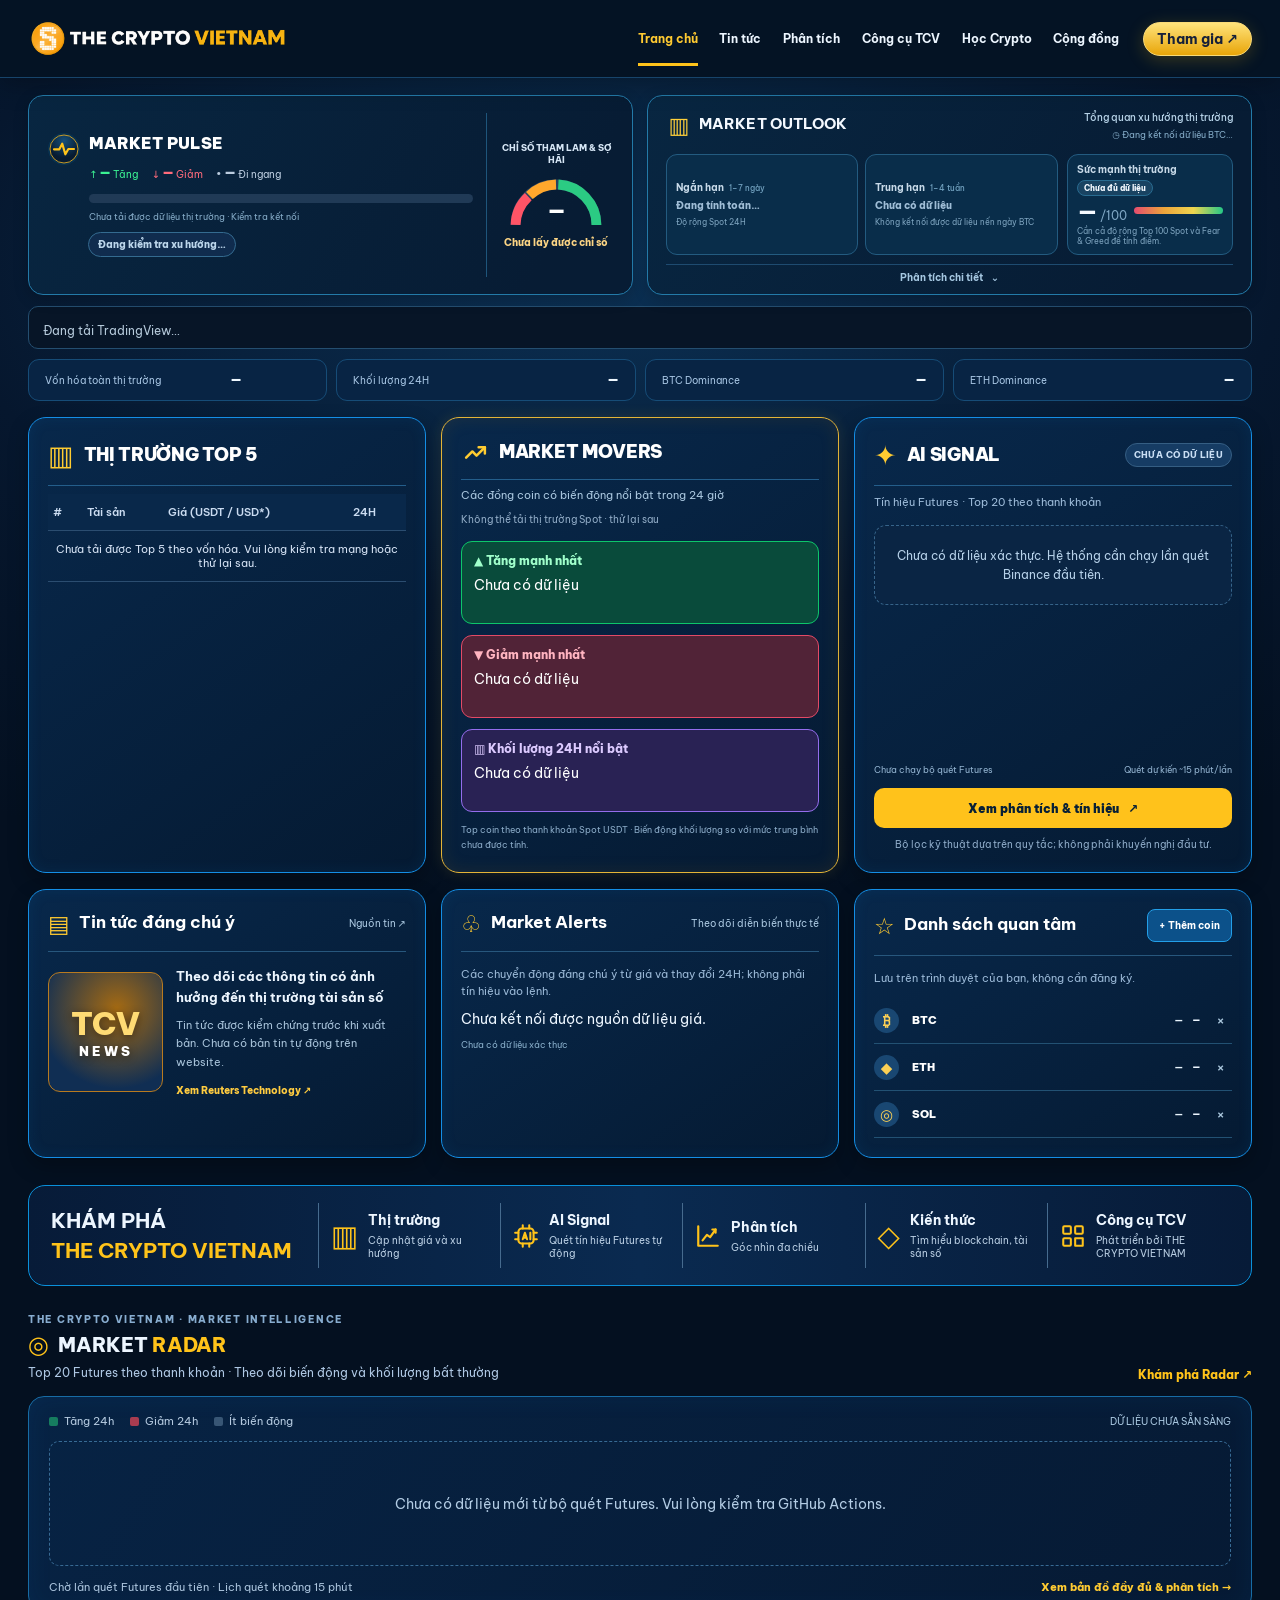
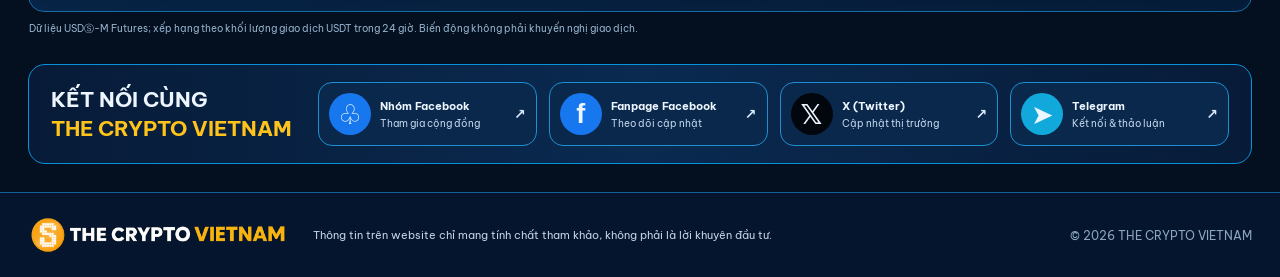
==== commit 8b8bf142: "Fix Futures scanner - Bybit V5 API" ====
--- a/index.html
+++ b/index.html
@@ -81,7 +81,7 @@
   <div class="radar-container">
     <div class="radar-toolbar"><div class="radar-legend"><span><i class="radar-dot radar-dot-up"></i> Tăng 24h</span><span><i class="radar-dot radar-dot-down"></i> Giảm 24h</span><span><i class="radar-dot radar-dot-flat"></i> Ít biến động</span></div><span id="radar-home-status" class="radar-status" role="status">Đang kiểm tra dữ liệu…</span></div>
     <div class="radar-grid" id="radar-home-grid" aria-live="polite"><div class="radar-empty">Chưa có dữ liệu Radar được xác thực.</div></div>
-    <div class="radar-bottom"><span id="radar-home-updated">Chờ lần quét Binance đầu tiên · Lịch quét khoảng 15 phút</span><a href="market-radar/">Xem bản đồ đầy đủ &amp; phân tích <span aria-hidden="true">→</span></a></div>
+    <div class="radar-bottom"><span id="radar-home-updated">Chờ lần quét Futures đầu tiên · Lịch quét khoảng 15 phút</span><a href="market-radar/">Xem bản đồ đầy đủ &amp; phân tích <span aria-hidden="true">→</span></a></div>
   </div>
   <p class="radar-disclaimer">Dữ liệu USDⓈ-M Futures; xếp hạng theo khối lượng giao dịch USDT trong 24 giờ. Biến động không phải khuyến nghị giao dịch.</p>
 </section><section class="shell socials" id="cong-dong"><h2>KẾT NỐI CÙNG <span>THE CRYPTO VIETNAM</span></h2><div class="social-grid"><a href="https://www.facebook.com/groups/thecryptovietnam" target="_blank" rel="noopener noreferrer"><span class="social-icon">♧</span><div><strong>Nhóm Facebook</strong><small>Tham gia cộng đồng</small></div><b>↗</b></a><a href="https://www.facebook.com/thecryptovietnam" target="_blank" rel="noopener noreferrer"><span class="social-icon facebook">f</span><div><strong>Fanpage Facebook</strong><small>Theo dõi cập nhật</small></div><b>↗</b></a><a href="https://x.com/thecryptovn" target="_blank" rel="noopener noreferrer"><span class="social-icon x">𝕏</span><div><strong>X (Twitter)</strong><small>Cập nhật thị trường</small></div><b>↗</b></a><a href="https://t.me/thecryptovietnam" target="_blank" rel="noopener noreferrer"><span class="social-icon telegram">➤</span><div><strong>Telegram</strong><small>Kết nối & thảo luận</small></div><b>↗</b></a></div></section></main>
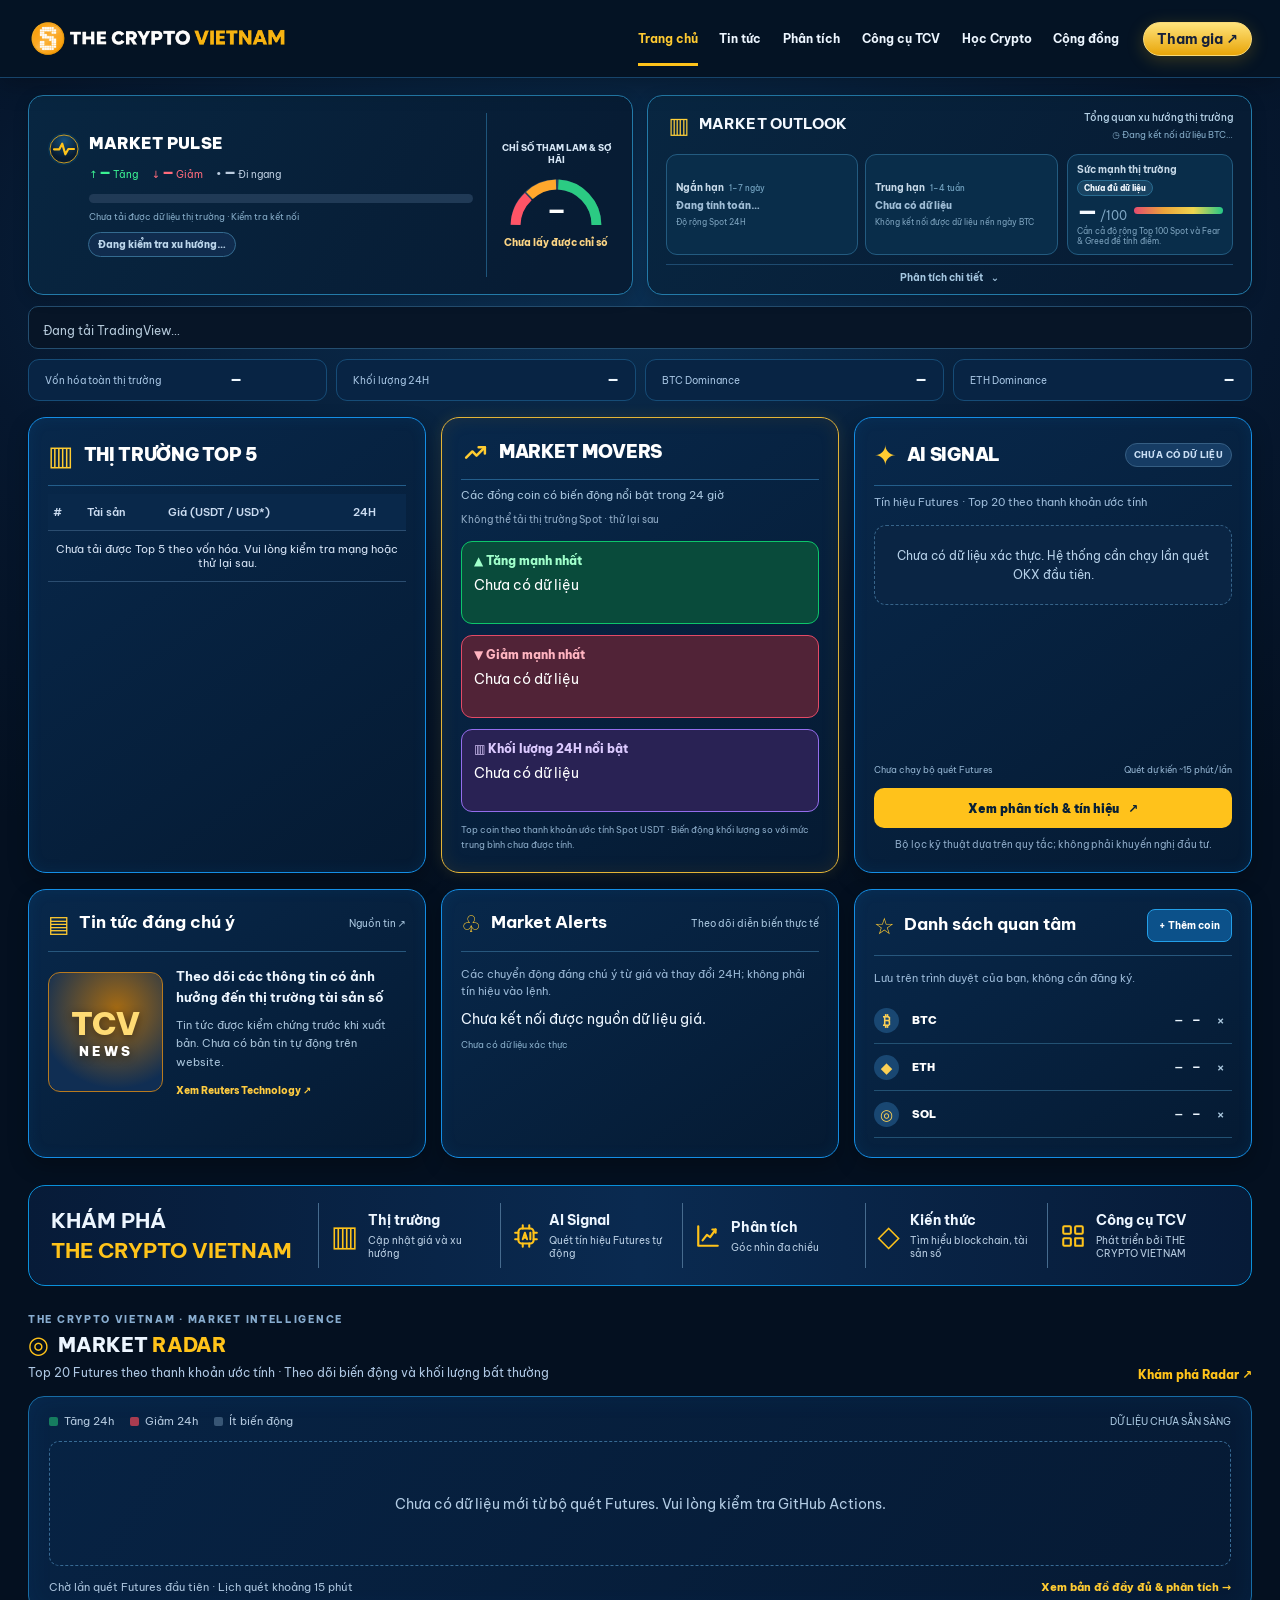
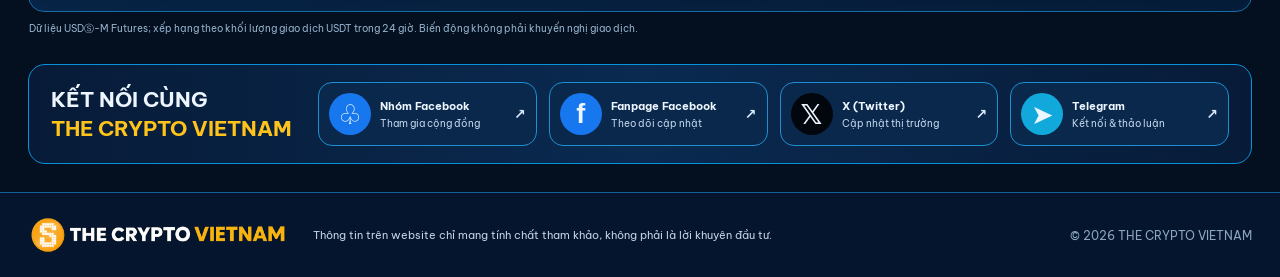
==== commit 55fd6d3e: "Switch Futures scanner to OKX" ====
--- a/index.html
+++ b/index.html
@@ -61,10 +61,10 @@
 <section class="shell dash-stats" aria-label="Số liệu tổng quan thị trường"><span id="updated" class="sr-only">Đang cập nhật…</span><div><span>Vốn hóa toàn thị trường</span><strong id="market-cap">—</strong><small id="market-change"></small></div><div><span>Khối lượng 24H</span><strong id="market-volume">—</strong></div><div><span>BTC Dominance</span><strong id="btc-dom">—</strong></div><div><span>ETH Dominance</span><strong id="eth-dom">—</strong></div></section>
 <section class="shell dash-main-grid" aria-label="Bảng điều khiển thị trường">
 <article class="panel market-panel dash-card"><div class="panel-title"><span class="title-icon">▥</span><h2>THỊ TRƯỜNG TOP 5</h2></div><div class="table-wrap"><table><thead><tr><th>#</th><th>Tài sản</th><th>Giá (USDT / USD*)</th><th>24H</th></tr></thead><tbody id="coin-rows"><tr><td colspan="4" class="loading">Đang tải dữ liệu thị trường…</td></tr></tbody></table></div><div class="panel-bottom"><small id="live-status" role="status" aria-live="polite">Binance: đang kết nối…</small></div></article>
-<article class="panel dash-card dash-movers" id="tcv-market-movers"><div class="panel-title"><span class="title-icon tcv-movers-icon" aria-hidden="true"><svg viewBox="0 0 24 24" width="25" height="25" fill="none" stroke="currentColor" stroke-width="2.4" stroke-linecap="round" stroke-linejoin="round" focusable="false"><polyline points="3 17 9 11 13 15 21 7"/><polyline points="15 7 21 7 21 13"/></svg></span><h2>MARKET MOVERS</h2></div><p class="dash-subtitle">Các đồng coin có biến động nổi bật trong 24 giờ</p><div id="dash-movers-status" class="dash-card-status" role="status">Đang tải dữ liệu Spot…</div><div class="dash-mover-block dash-mover-up"><h3>▲ Tăng mạnh nhất</h3><div id="dash-movers-up" class="dash-mover-entries">Đang tải…</div></div><div class="dash-mover-block dash-mover-down"><h3>▼ Giảm mạnh nhất</h3><div id="dash-movers-down" class="dash-mover-entries">Đang tải…</div></div><div class="dash-mover-block dash-mover-volume"><h3>▥ Khối lượng 24H nổi bật</h3><div id="dash-movers-volume" class="dash-mover-entries">Đang tải…</div></div><p class="dash-method">Top coin theo thanh khoản Spot USDT · Biến động khối lượng so với mức trung bình chưa được tính.</p></article>
+<article class="panel dash-card dash-movers" id="tcv-market-movers"><div class="panel-title"><span class="title-icon tcv-movers-icon" aria-hidden="true"><svg viewBox="0 0 24 24" width="25" height="25" fill="none" stroke="currentColor" stroke-width="2.4" stroke-linecap="round" stroke-linejoin="round" focusable="false"><polyline points="3 17 9 11 13 15 21 7"/><polyline points="15 7 21 7 21 13"/></svg></span><h2>MARKET MOVERS</h2></div><p class="dash-subtitle">Các đồng coin có biến động nổi bật trong 24 giờ</p><div id="dash-movers-status" class="dash-card-status" role="status">Đang tải dữ liệu Spot…</div><div class="dash-mover-block dash-mover-up"><h3>▲ Tăng mạnh nhất</h3><div id="dash-movers-up" class="dash-mover-entries">Đang tải…</div></div><div class="dash-mover-block dash-mover-down"><h3>▼ Giảm mạnh nhất</h3><div id="dash-movers-down" class="dash-mover-entries">Đang tải…</div></div><div class="dash-mover-block dash-mover-volume"><h3>▥ Khối lượng 24H nổi bật</h3><div id="dash-movers-volume" class="dash-mover-entries">Đang tải…</div></div><p class="dash-method">Top coin theo thanh khoản ước tính Spot USDT · Biến động khối lượng so với mức trung bình chưa được tính.</p></article>
 <article class="panel topics-panel tcv-mini dash-card" id="tcv-ai-signal" aria-label="Tín hiệu Futures TCV AI Signal">
   <div class="panel-title tcv-mini-title"><span class="title-icon">✦</span><h2>AI SIGNAL</h2><span id="mini-state" class="mini-state" role="status">ĐANG KIỂM TRA</span></div>
-  <p class="mini-intro">Tín hiệu Futures · Top 20 theo thanh khoản</p>
+  <p class="mini-intro">Tín hiệu Futures · Top 20 theo thanh khoản ước tính</p>
   <div id="mini-signals" class="mini-signals" aria-live="polite"><div class="mini-placeholder">Đang kiểm tra dữ liệu từ lần quét gần nhất…</div></div>
   <div class="mini-footer"><span id="mini-updated">Chưa có dữ liệu xác thực</span><span class="mini-interval">Quét dự kiến ~15 phút/lần</span></div>
   <a class="mini-link" href="ai-signal/">Xem phân tích &amp; tín hiệu <span aria-hidden="true">↗</span></a>
@@ -77,7 +77,7 @@
  <article class="dash-card dash-bottom-card" id="tcv-watchlist"><div class="dash-bottom-head"><h2><span>☆</span> Danh sách quan tâm</h2><button type="button" id="dash-watch-add" class="dash-add">+ Thêm coin</button></div><p class="dash-watch-tip">Lưu trên trình duyệt của bạn, không cần đăng ký.</p><div id="dash-watch-list" class="dash-watch-list"><p>Đang tải giá…</p></div><div class="dash-watch-select" id="dash-watch-select" hidden><label for="dash-watch-symbol">Chọn coin</label><select id="dash-watch-symbol"><option value="BTC">BTC</option><option value="ETH">ETH</option><option value="SOL">SOL</option><option value="BNB">BNB</option><option value="XRP">XRP</option><option value="ADA">ADA</option><option value="DOGE">DOGE</option><option value="LINK">LINK</option><option value="AVAX">AVAX</option><option value="TRX">TRX</option></select><button type="button" id="dash-watch-save">Lưu</button></div></article>
 </section>
 <section class="shell explore" id="kien-thuc"><h2>KHÁM PHÁ <span>THE CRYPTO VIETNAM</span></h2><div class="explore-links"><a href="thi-truong.html"><span>▥</span><div><strong>Thị trường</strong><small>Cập nhật giá và xu hướng</small></div></a><a href="ai-signal/"><span aria-hidden="true"><svg xmlns="http://www.w3.org/2000/svg" width="26" height="26" viewBox="0 0 24 24" fill="none" stroke="currentColor" stroke-width="1.9" stroke-linecap="round" stroke-linejoin="round" style="display:block"><rect x="5" y="5" width="14" height="14" rx="3"/><path d="M9 2v3m6-3v3M9 19v3m6-3v3M2 9h3m-3 6h3m14-6h3m-3 6h3"/><path d="m9 15 2-6 2 6m-3.4-1.5h2.8M16 9v6"/></svg></span><div><strong>AI Signal</strong><small>Quét tín hiệu Futures tự động</small></div></a><a href="phan-tich.html"><span aria-hidden="true"><svg xmlns="http://www.w3.org/2000/svg" width="26" height="26" viewBox="0 0 24 24" fill="none" stroke="currentColor" stroke-width="2" stroke-linecap="round" stroke-linejoin="round" style="display:block"><path d="M3 3v18h18"/><path d="m7 16 4-5 3 2 5-7"/><path d="M16 6h3v3"/></svg></span><div><strong>Phân tích</strong><small>Góc nhìn đa chiều</small></div></a><a href="kien-thuc.html"><span>◇</span><div><strong>Kiến thức</strong><small>Tìm hiểu blockchain, tài sản số</small></div></a><a href="tien-ich.html"><span aria-hidden="true"><svg xmlns="http://www.w3.org/2000/svg" width="26" height="26" viewBox="0 0 24 24" fill="none" stroke="currentColor" stroke-width="1.9" stroke-linecap="round" stroke-linejoin="round" style="display:block"><rect x="3" y="3" width="7" height="7" rx="1"/><rect x="14" y="3" width="7" height="7" rx="1"/><rect x="3" y="14" width="7" height="7" rx="1"/><path d="M14 14h7v7h-7z"/></svg></span><div><strong>Công cụ TCV</strong><small>Phát triển bởi THE CRYPTO VIETNAM</small></div></a></div></section><section class="shell radar-section" id="tcv-market-radar" aria-labelledby="radar-title">
-  <div class="radar-heading"><div><div class="radar-eyebrow">THE CRYPTO VIETNAM · MARKET INTELLIGENCE</div><h2 id="radar-title"><span class="radar-symbol" aria-hidden="true">◎</span> MARKET <span>RADAR</span></h2><p>Top 20 Futures theo thanh khoản · Theo dõi biến động và khối lượng bất thường</p></div><a class="radar-view-link" href="market-radar/">Khám phá Radar <span aria-hidden="true">↗</span></a></div>
+  <div class="radar-heading"><div><div class="radar-eyebrow">THE CRYPTO VIETNAM · MARKET INTELLIGENCE</div><h2 id="radar-title"><span class="radar-symbol" aria-hidden="true">◎</span> MARKET <span>RADAR</span></h2><p>Top 20 Futures theo thanh khoản ước tính · Theo dõi biến động và khối lượng bất thường</p></div><a class="radar-view-link" href="market-radar/">Khám phá Radar <span aria-hidden="true">↗</span></a></div>
   <div class="radar-container">
     <div class="radar-toolbar"><div class="radar-legend"><span><i class="radar-dot radar-dot-up"></i> Tăng 24h</span><span><i class="radar-dot radar-dot-down"></i> Giảm 24h</span><span><i class="radar-dot radar-dot-flat"></i> Ít biến động</span></div><span id="radar-home-status" class="radar-status" role="status">Đang kiểm tra dữ liệu…</span></div>
     <div class="radar-grid" id="radar-home-grid" aria-live="polite"><div class="radar-empty">Chưa có dữ liệu Radar được xác thực.</div></div>
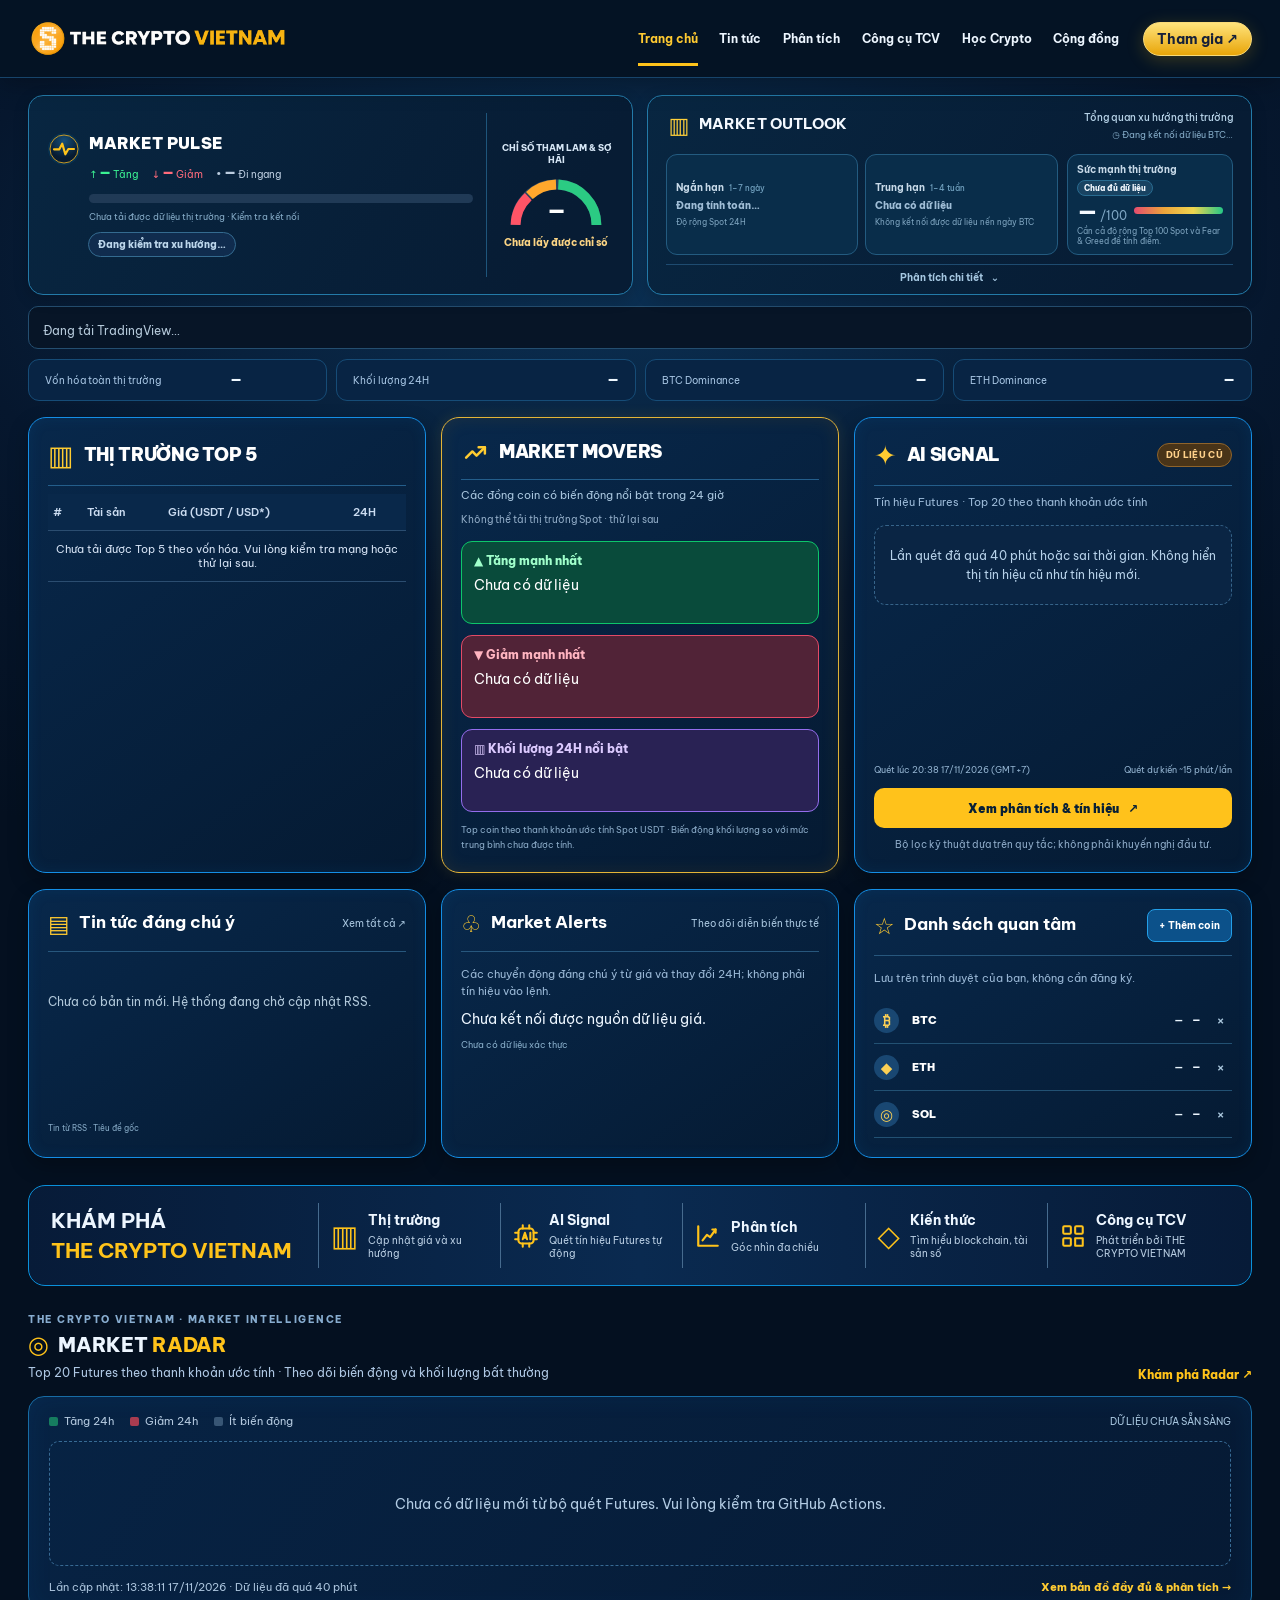
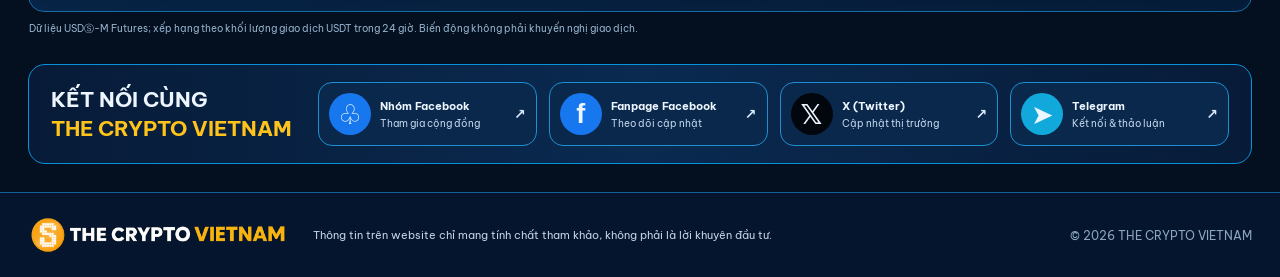
==== commit a0cf752a: "Add TCV RSS news" ====
--- a/index.html
+++ b/index.html
@@ -1,5 +1,5 @@
 <!doctype html><html lang="vi"><head><meta charset="utf-8"><meta name="viewport" content="width=device-width,initial-scale=1"><meta name="theme-color" content="#06152b"><meta name="description" content="THE CRYPTO VIETNAM – Bảng điều khiển thị trường tài sản số: Market Pulse, Top 5, Market Movers, AI Signal, Market Radar."><title>THE CRYPTO VIETNAM | Crypto Market Dashboard</title><link rel="icon" href="logo.png"><link rel="preconnect" href="https://fonts.googleapis.com"><link rel="preconnect" href="https://fonts.gstatic.com" crossorigin><link href="https://fonts.googleapis.com/css2?family=Be+Vietnam+Pro:wght@400;500;600;700;800;900&display=swap" rel="stylesheet"><link rel="stylesheet" href="style.css"><link rel="stylesheet" href="dashboard.css"></head><body class="dashboard-home">
-<header class="site-header"><div class="shell header-inner"><a class="brand" href="#trang-chu" aria-label="THE CRYPTO VIETNAM"><img src="logo.png" alt="Logo THE CRYPTO VIETNAM"></a><button class="menu-toggle" aria-expanded="false" aria-controls="nav">☰ <span class="sr-only">Mở menu</span></button><nav id="nav" class="nav" aria-label="Điều hướng chính"><a class="active" href="#trang-chu">Trang chủ</a><a href="#tin-tuc">Tin tức</a><a href="phan-tich.html">Phân tích</a><a href="tien-ich.html">Công cụ TCV</a><a href="kien-thuc.html">Học Crypto</a><a href="#cong-dong">Cộng đồng</a></nav><a class="header-join" href="https://www.facebook.com/groups/thecryptovietnam" target="_blank" rel="noopener noreferrer">Tham gia ↗</a></div></header>
+<header class="site-header"><div class="shell header-inner"><a class="brand" href="#trang-chu" aria-label="THE CRYPTO VIETNAM"><img src="logo.png" alt="Logo THE CRYPTO VIETNAM"></a><button class="menu-toggle" aria-expanded="false" aria-controls="nav">☰ <span class="sr-only">Mở menu</span></button><nav id="nav" class="nav" aria-label="Điều hướng chính"><a class="active" href="#trang-chu">Trang chủ</a><a href="tin-tuc.html">Tin tức</a><a href="phan-tich.html">Phân tích</a><a href="tien-ich.html">Công cụ TCV</a><a href="kien-thuc.html">Học Crypto</a><a href="#cong-dong">Cộng đồng</a></nav><a class="header-join" href="https://www.facebook.com/groups/thecryptovietnam" target="_blank" rel="noopener noreferrer">Tham gia ↗</a></div></header>
 <main id="trang-chu">
 <div class="shell tcv-dual-tools" aria-label="TCV Market Pulse và TCV Market Outlook">
 <section class="dash-hero" aria-label="Trạng thái thị trường">
@@ -72,7 +72,11 @@
 </article>
 </section>
 <section class="shell dash-secondary-grid" aria-label="Thông tin hữu ích">
- <article class="dash-card dash-bottom-card" id="tin-tuc"><div class="dash-bottom-head"><h2><span>▤</span> Tin tức đáng chú ý</h2><a href="https://www.reuters.com/technology/" target="_blank" rel="noopener noreferrer">Nguồn tin ↗</a></div><div class="dash-news-art"><div class="dash-news-mark">TCV<br><span>NEWS</span></div><div><strong>Theo dõi các thông tin có ảnh hưởng đến thị trường tài sản số</strong><p>Tin tức được kiểm chứng trước khi xuất bản. Chưa có bản tin tự động trên website.</p><a href="https://www.reuters.com/technology/" target="_blank" rel="noopener noreferrer">Xem Reuters Technology ↗</a></div></div></article>
+ <article class="dash-card dash-bottom-card tcv-news-card" id="tin-tuc">
+  <div class="dash-bottom-head"><h2><span aria-hidden="true">▤</span> Tin tức đáng chú ý</h2><a href="tin-tuc.html">Xem tất cả ↗</a></div>
+  <div class="tcv-news-list" data-tcv-news-list data-limit="3" aria-live="polite"><p class="tcv-news-empty">Đang tải bản tin mới…</p></div>
+  <div class="tcv-news-footer"><small data-tcv-news-status>Tin từ RSS · Tiêu đề gốc</small><small data-tcv-news-updated></small></div>
+</article>
  <article class="dash-card dash-bottom-card" id="tcv-market-alerts"><div class="dash-bottom-head"><h2><span>♧</span> Market Alerts</h2><small>Theo dõi diễn biến thực tế</small></div><p class="dash-alert-intro">Các chuyển động đáng chú ý từ giá và thay đổi 24H; không phải tín hiệu vào lệnh.</p><div id="dash-alert-list" class="dash-alert-list" role="status"><p>Đang kiểm tra biến động thị trường…</p></div><small class="dash-card-foot" id="dash-alert-update">Chưa có dữ liệu xác thực</small></article>
  <article class="dash-card dash-bottom-card" id="tcv-watchlist"><div class="dash-bottom-head"><h2><span>☆</span> Danh sách quan tâm</h2><button type="button" id="dash-watch-add" class="dash-add">+ Thêm coin</button></div><p class="dash-watch-tip">Lưu trên trình duyệt của bạn, không cần đăng ký.</p><div id="dash-watch-list" class="dash-watch-list"><p>Đang tải giá…</p></div><div class="dash-watch-select" id="dash-watch-select" hidden><label for="dash-watch-symbol">Chọn coin</label><select id="dash-watch-symbol"><option value="BTC">BTC</option><option value="ETH">ETH</option><option value="SOL">SOL</option><option value="BNB">BNB</option><option value="XRP">XRP</option><option value="ADA">ADA</option><option value="DOGE">DOGE</option><option value="LINK">LINK</option><option value="AVAX">AVAX</option><option value="TRX">TRX</option></select><button type="button" id="dash-watch-save">Lưu</button></div></article>
 </section>
@@ -85,4 +89,4 @@
   </div>
   <p class="radar-disclaimer">Dữ liệu USDⓈ-M Futures; xếp hạng theo khối lượng giao dịch USDT trong 24 giờ. Biến động không phải khuyến nghị giao dịch.</p>
 </section><section class="shell socials" id="cong-dong"><h2>KẾT NỐI CÙNG <span>THE CRYPTO VIETNAM</span></h2><div class="social-grid"><a href="https://www.facebook.com/groups/thecryptovietnam" target="_blank" rel="noopener noreferrer"><span class="social-icon">♧</span><div><strong>Nhóm Facebook</strong><small>Tham gia cộng đồng</small></div><b>↗</b></a><a href="https://www.facebook.com/thecryptovietnam" target="_blank" rel="noopener noreferrer"><span class="social-icon facebook">f</span><div><strong>Fanpage Facebook</strong><small>Theo dõi cập nhật</small></div><b>↗</b></a><a href="https://x.com/thecryptovn" target="_blank" rel="noopener noreferrer"><span class="social-icon x">𝕏</span><div><strong>X (Twitter)</strong><small>Cập nhật thị trường</small></div><b>↗</b></a><a href="https://t.me/thecryptovietnam" target="_blank" rel="noopener noreferrer"><span class="social-icon telegram">➤</span><div><strong>Telegram</strong><small>Kết nối & thảo luận</small></div><b>↗</b></a></div></section></main>
-<footer class="footer"><div class="shell footer-inner"><img src="logo.png" alt="THE CRYPTO VIETNAM"><p>Thông tin trên website chỉ mang tính chất tham khảo, không phải là lời khuyên đầu tư.</p><small>© <span id="year"></span> THE CRYPTO VIETNAM</small></div></footer><script src="app.js" defer></script><script src="live-prices.js" defer></script><script src="tcv-market-pulse.js" defer></script><script src="tcv-mini-signal.js" defer></script><script src="market-radar/radar.js" defer></script><script src="dashboard.js" defer></script><script src="market-outlook.js" defer></script></body></html>+<footer class="footer"><div class="shell footer-inner"><img src="logo.png" alt="THE CRYPTO VIETNAM"><p>Thông tin trên website chỉ mang tính chất tham khảo, không phải là lời khuyên đầu tư.</p><small>© <span id="year"></span> THE CRYPTO VIETNAM</small></div></footer><script src="app.js" defer></script><script src="live-prices.js" defer></script><script src="tcv-market-pulse.js" defer></script><script src="tcv-mini-signal.js" defer></script><script src="market-radar/radar.js" defer></script><script src="dashboard.js" defer></script><script src="news/news.js" defer></script><script src="market-outlook.js" defer></script></body></html>
--- a/dashboard.css
+++ b/dashboard.css
@@ -159,3 +159,27 @@
 /* Consistent dashboard tool heading: MARKET RADAR (homepage only) */
 .dashboard-home .radar-heading h2{font-size:20px;font-weight:800;line-height:1.35;letter-spacing:-.3px;margin:5px 0 6px}
 .dashboard-home .radar-heading .radar-symbol{font-size:24px;line-height:1;vertical-align:-1px;display:inline-block;margin-right:5px}
+
+/* TCV RSS news: compact text-only editorial card, avoids copyrighted thumbnails. */
+.tcv-news-card .tcv-news-list{display:grid;gap:0;min-height:145px}
+.tcv-news-item{padding:9px 0;border-bottom:1px solid #24506f}
+.tcv-news-item:last-child{border-bottom:0}
+.tcv-news-item>a{display:block;color:#edf6ff;text-decoration:none;font-size:12px;line-height:1.45;font-weight:750;overflow-wrap:anywhere}
+.tcv-news-item>a:hover,.tcv-news-item>a:focus-visible{color:#ffc83d;text-decoration:underline}
+.tcv-news-meta{display:flex;flex-wrap:wrap;gap:5px 12px;margin-top:5px;font-size:10px;color:#a9c6dd}
+.tcv-news-meta span{color:#f0c456;font-weight:700}
+.tcv-news-empty{font-size:12px;color:#b1c8da;line-height:1.65;padding:14px 0}
+.tcv-news-footer{display:flex;justify-content:space-between;flex-wrap:wrap;gap:6px;margin-top:12px;font-size:9px;color:#87abc7}
+.tcv-news-page{padding-top:42px;padding-bottom:75px}
+.tcv-news-page-head{display:flex;justify-content:space-between;gap:20px;align-items:end;margin-bottom:25px}
+.tcv-news-kicker{font-size:10px;color:#e9b32b;letter-spacing:1.8px;font-weight:800}
+.tcv-news-page h1{font-size:clamp(26px,4vw,44px);margin:12px 0;color:#f1f6fc}
+.tcv-news-page h1 em{font-style:normal;color:#ffc131}
+.tcv-news-page-head p{max-width:770px;font-size:13px;line-height:1.75;color:#b4cce2}
+.tcv-news-back{font-size:12px;color:#ffcb3f;white-space:nowrap;text-decoration:none}
+.tcv-news-full{border:1px solid #23608c;border-radius:16px;background:linear-gradient(150deg,#0b2c4f,#071d34);padding:20px 24px}
+.tcv-news-full-head{display:flex;justify-content:space-between;align-items:center;gap:10px;padding-bottom:12px;border-bottom:1px solid #2a5d81;color:#fff;font-size:16px}
+.tcv-news-full-head small{font-size:11px;color:#99bcd2}
+.tcv-news-full .tcv-news-item{padding:16px 0}
+.tcv-news-full .tcv-news-item>a{font-size:15px}
+@media(max-width:750px){.tcv-news-page-head{display:block}.tcv-news-back{display:inline-block;margin-top:12px}.tcv-news-full{padding:15px}.tcv-news-full .tcv-news-item>a{font-size:13px}}
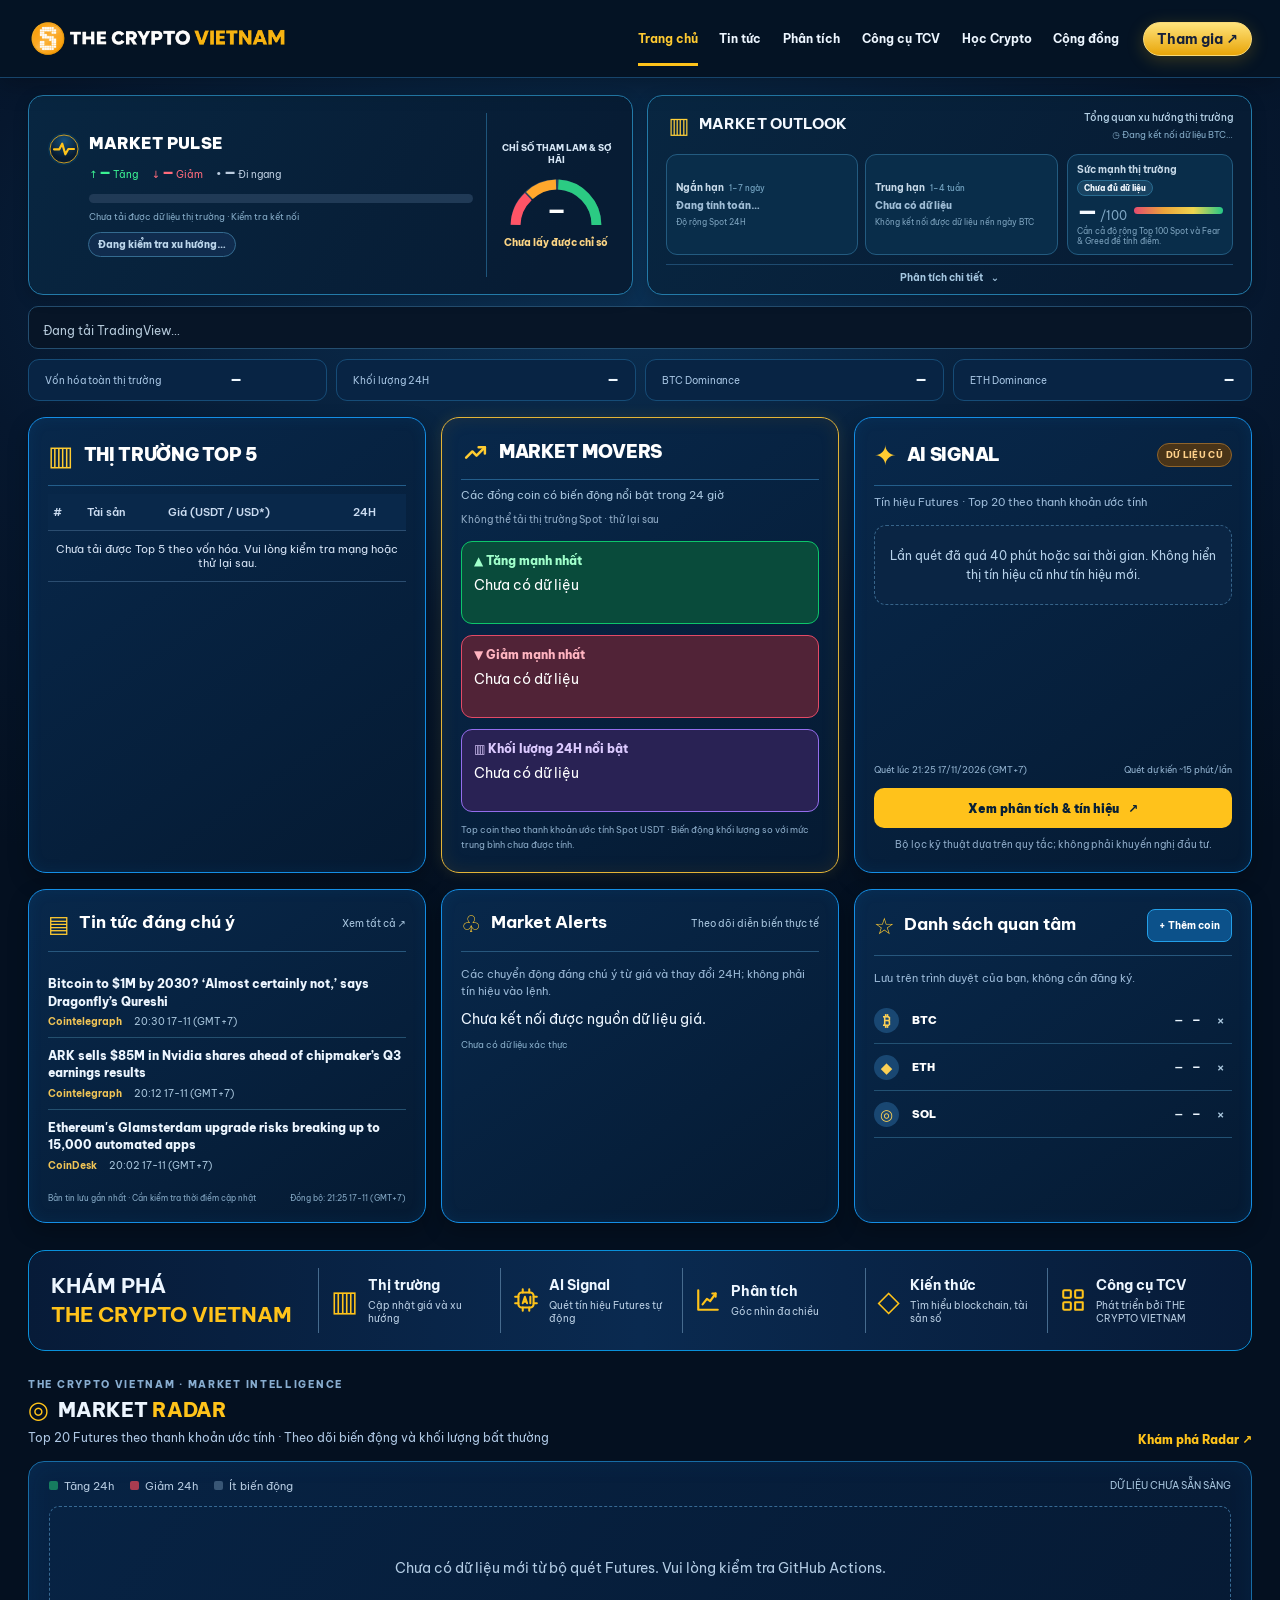
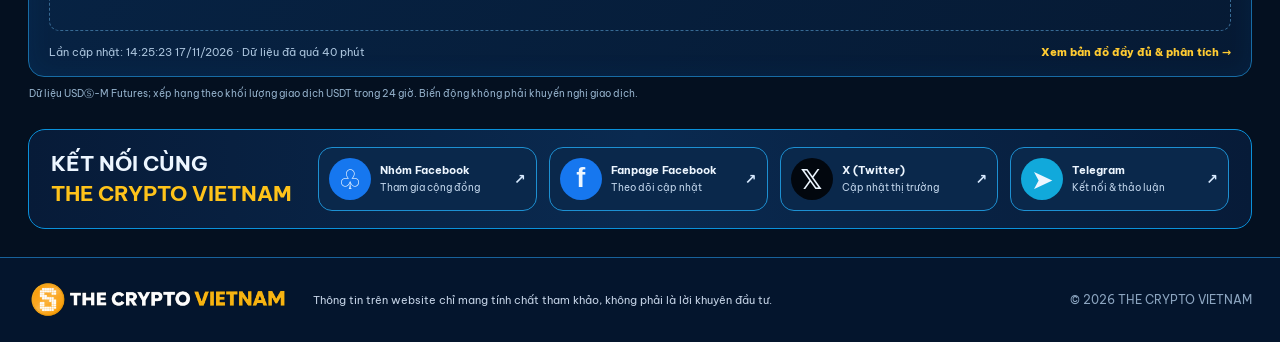
==== commit f3d38159: "Upgrade TCV News V2 free" ====
--- a/index.html
+++ b/index.html
@@ -75,7 +75,7 @@
  <article class="dash-card dash-bottom-card tcv-news-card" id="tin-tuc">
   <div class="dash-bottom-head"><h2><span aria-hidden="true">▤</span> Tin tức đáng chú ý</h2><a href="tin-tuc.html">Xem tất cả ↗</a></div>
   <div class="tcv-news-list" data-tcv-news-list data-limit="3" aria-live="polite"><p class="tcv-news-empty">Đang tải bản tin mới…</p></div>
-  <div class="tcv-news-footer"><small data-tcv-news-status>Tin từ RSS · Tiêu đề gốc</small><small data-tcv-news-updated></small></div>
+  <div class="tcv-news-footer"><small data-tcv-news-status>Tin chọn lọc từ RSS</small><small data-tcv-news-updated></small></div>
 </article>
  <article class="dash-card dash-bottom-card" id="tcv-market-alerts"><div class="dash-bottom-head"><h2><span>♧</span> Market Alerts</h2><small>Theo dõi diễn biến thực tế</small></div><p class="dash-alert-intro">Các chuyển động đáng chú ý từ giá và thay đổi 24H; không phải tín hiệu vào lệnh.</p><div id="dash-alert-list" class="dash-alert-list" role="status"><p>Đang kiểm tra biến động thị trường…</p></div><small class="dash-card-foot" id="dash-alert-update">Chưa có dữ liệu xác thực</small></article>
  <article class="dash-card dash-bottom-card" id="tcv-watchlist"><div class="dash-bottom-head"><h2><span>☆</span> Danh sách quan tâm</h2><button type="button" id="dash-watch-add" class="dash-add">+ Thêm coin</button></div><p class="dash-watch-tip">Lưu trên trình duyệt của bạn, không cần đăng ký.</p><div id="dash-watch-list" class="dash-watch-list"><p>Đang tải giá…</p></div><div class="dash-watch-select" id="dash-watch-select" hidden><label for="dash-watch-symbol">Chọn coin</label><select id="dash-watch-symbol"><option value="BTC">BTC</option><option value="ETH">ETH</option><option value="SOL">SOL</option><option value="BNB">BNB</option><option value="XRP">XRP</option><option value="ADA">ADA</option><option value="DOGE">DOGE</option><option value="LINK">LINK</option><option value="AVAX">AVAX</option><option value="TRX">TRX</option></select><button type="button" id="dash-watch-save">Lưu</button></div></article>
--- a/dashboard.css
+++ b/dashboard.css
@@ -183,3 +183,8 @@
 .tcv-news-full .tcv-news-item{padding:16px 0}
 .tcv-news-full .tcv-news-item>a{font-size:15px}
 @media(max-width:750px){.tcv-news-page-head{display:block}.tcv-news-back{display:inline-block;margin-top:12px}.tcv-news-full{padding:15px}.tcv-news-full .tcv-news-item>a{font-size:13px}}
+
+/* RSS V2: nhãn chủ đề Việt hóa và tóm tắt đã phê duyệt */
+.tcv-news-meta .tcv-news-topic{display:inline-flex;padding:2px 7px;border:1px solid #3f6a84;border-radius:20px;color:#d8e9f5;background:#143956;font-weight:650}
+.tcv-news-summary{font-size:11px;line-height:1.55;color:#abc6d9;margin:5px 0 0}
+.tcv-news-full .tcv-news-summary{font-size:13px}
